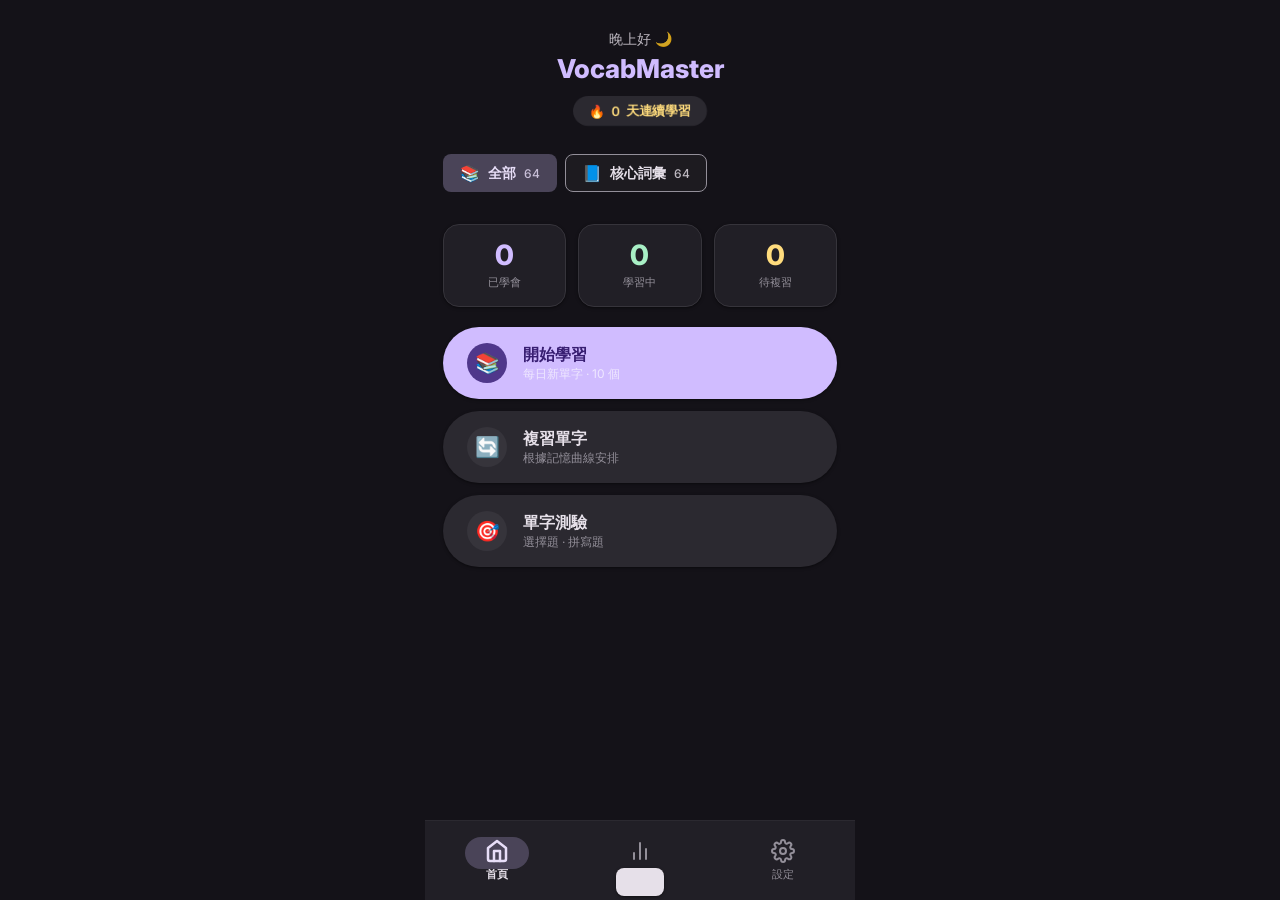
==== WULING_VOCAB-main/index.html @ 0eed30e9 "Add files via upload" ====
<!DOCTYPE html>
<html lang="zh-TW" data-theme="dark">
<head>
  <meta charset="UTF-8">
  <meta name="viewport" content="width=device-width, initial-scale=1.0, viewport-fit=cover, user-scalable=no, maximum-scale=1">
  <meta name="apple-mobile-web-app-capable" content="yes">
  <meta name="apple-mobile-web-app-status-bar-style" content="black-translucent">
  <meta name="theme-color" content="#0a0a0f">
  <meta name="description" content="VocabMaster — 在語境中高效記憶英語單字的智能背單字應用">
  <title>VocabMaster 背單字</title>
  <link rel="manifest" href="manifest.json">
  <link rel="icon" href="data:image/svg+xml,<svg xmlns='http://www.w3.org/2000/svg' viewBox='0 0 100 100'><text y='.9em' font-size='90'>📖</text></svg>">
  <link rel="apple-touch-icon" href="icons/icon-192.png">
  <link rel="stylesheet" href="style.css">
</head>
<body>
  <div id="app">
    <!-- ========== PAGES ========== -->
    <div class="pages">

      <!-- ── HOME ── -->
      <div id="page-home" class="page active">
        <div class="home-header">
          <p class="greeting" id="greeting">晚上好 👋</p>
          <h1>VocabMaster</h1>
          <div class="streak-badge" id="streak-badge">
            🔥 <span id="streak-count">0</span> 天連續學習
          </div>
        </div>

        <!-- 詞書選擇器 -->
        <div class="book-selector" id="book-selector">
          <!-- Dynamically filled -->
        </div>

        <div class="stats-grid">
          <div class="stat-card">
            <div class="stat-value" id="home-learned">0</div>
            <div class="stat-label">已學會</div>
          </div>
          <div class="stat-card">
            <div class="stat-value" id="home-learning">0</div>
            <div class="stat-label">學習中</div>
          </div>
          <div class="stat-card">
            <div class="stat-value" id="home-review">0</div>
            <div class="stat-label">待複習</div>
          </div>
        </div>

        <div class="action-btns">
          <button class="action-btn primary" id="btn-start-learn">
            <div class="btn-icon">📚</div>
            <div class="btn-text">
              開始學習
              <small>每日新單字 · <span id="daily-goal-display">10</span> 個</small>
            </div>
          </button>
          <button class="action-btn secondary" id="btn-start-review">
            <div class="btn-icon">🔄</div>
            <div class="btn-text">
              複習單字
              <small>根據記憶曲線安排</small>
            </div>
          </button>
          <button class="action-btn secondary" id="btn-start-quiz">
            <div class="btn-icon">🎯</div>
            <div class="btn-text">
              單字測驗
              <small>選擇題 · 拼寫題</small>
            </div>
          </button>
        </div>
      </div>

      <!-- ── LEARN ── -->
      <div id="page-learn" class="page">
        <div class="learn-header">
          <button class="back-btn" id="learn-back">←</button>
          <div class="progress-bar-container">
            <div class="progress-bar-fill" id="learn-progress" style="width: 0%"></div>
          </div>
          <span class="learn-counter" id="learn-counter">0/10</span>
        </div>

        <div id="learn-content">
          <!-- Dynamically filled -->
        </div>
      </div>

      <!-- ── QUIZ ── -->
      <div id="page-quiz" class="page">
        <div class="learn-header">
          <button class="back-btn" id="quiz-back">←</button>
          <div class="progress-bar-container">
            <div class="progress-bar-fill" id="quiz-progress" style="width: 0%"></div>
          </div>
          <span class="learn-counter" id="quiz-counter">0/10</span>
        </div>

        <div id="quiz-content">
          <!-- Dynamically filled -->
        </div>
      </div>

      <!-- ── STATS ── -->
      <div id="page-stats" class="page">
        <div class="stats-header">
          <h2>📊 學習統計</h2>
        </div>

        <div class="chart-container">
          <h3>過去 7 天學習量</h3>
          <canvas id="stats-chart"></canvas>
        </div>

        <div class="stats-grid" style="margin-bottom: 20px;">
          <div class="stat-card">
            <div class="stat-value" id="stats-total">0</div>
            <div class="stat-label">總單字量</div>
          </div>
          <div class="stat-card">
            <div class="stat-value" id="stats-mastered">0</div>
            <div class="stat-label">已掌握</div>
          </div>
          <div class="stat-card">
            <div class="stat-value" id="stats-accuracy">0%</div>
            <div class="stat-label">正確率</div>
          </div>
        </div>

        <div class="word-list-section">
          <h3>單字列表</h3>
          <div class="word-list-tabs">
            <button class="wl-tab active" data-filter="all">全部</button>
            <button class="wl-tab" data-filter="mastered">已掌握</button>
            <button class="wl-tab" data-filter="learning">學習中</button>
            <button class="wl-tab" data-filter="new">待學習</button>
          </div>
          <div class="word-list-items" id="word-list-items">
            <!-- Dynamically filled -->
          </div>
        </div>
      </div>

      <!-- ── SETTINGS ── -->
      <div id="page-settings" class="page">
        <div class="settings-header">
          <h2>⚙️ 設定</h2>
        </div>

        <div class="settings-group">
          <div class="setting-item">
            <div class="setting-label">
              <span>每日學習量</span>
              <small>每天學習的新單字數</small>
            </div>
            <div class="stepper">
              <button id="daily-minus">−</button>
              <span class="stepper-value" id="daily-value">10</span>
              <button id="daily-plus">+</button>
            </div>
          </div>
          <div class="setting-item">
            <div class="setting-label">
              <span>深色模式</span>
              <small>保護眼睛</small>
            </div>
            <label class="toggle">
              <input type="checkbox" id="toggle-dark" checked>
              <div class="toggle-slider"></div>
            </label>
          </div>
          <div class="setting-item">
            <div class="setting-label">
              <span>發音口音</span>
              <small>朗讀時的口音選擇</small>
            </div>
            <select class="setting-select" id="voice-select">
              <option value="en-US">美式英語</option>
              <option value="en-GB">英式英語</option>
            </select>
          </div>
          <div class="setting-item">
            <div class="setting-label">
              <span>自動發音</span>
              <small>顯示單字時自動朗讀</small>
            </div>
            <label class="toggle">
              <input type="checkbox" id="toggle-auto-speak" checked>
              <div class="toggle-slider"></div>
            </label>
          </div>
        </div>

        <!-- 詞書管理 -->
        <div class="book-manager">
          <h3>📚 詞書管理</h3>
          <p>將單字分類到不同詞書，有系統地學習。</p>
          <div class="book-list" id="book-list">
            <!-- Dynamically filled -->
          </div>
          <button class="import-btn" id="create-book-btn" style="margin-top:12px;">+ 建立新詞書</button>
        </div>

        <!-- Import Section -->
        <div class="import-section">
          <h3>📥 匯入單字庫</h3>
          <p>支援 CSV / JSON 格式，或直接貼上文字，輕鬆擴充你的單字庫。</p>

          <!-- 目標詞書選擇 -->
          <div class="import-target">
            <label for="import-target-book">匯入到詞書：</label>
            <select class="setting-select" id="import-target-book">
              <!-- Dynamically filled -->
            </select>
          </div>

          <div class="import-area" id="import-drop-area">
            <div class="import-icon">📂</div>
            <p>點擊選擇檔案或拖放到此處</p>
            <p style="font-size:12px; margin-top:6px; color:var(--text-muted);">支援 .csv / .json / .txt</p>
            <input type="file" id="import-file-input" accept=".csv,.json,.txt" style="display:none">
          </div>

          <div style="text-align:center; margin: 12px 0; color:var(--text-muted); font-size:13px;">— 或 —</div>

          <textarea class="import-textarea" id="import-textarea" placeholder="直接貼上單字，每行一個：&#10;word | 中文意思&#10;hello | 你好&#10;world | 世界"></textarea>

          <button class="import-btn" id="import-btn">匯入單字</button>

          <div id="import-result"></div>

          <div class="format-hint">
            <span style="font-size:13px; font-weight:600;">支援的格式：</span>
            <code>CSV: word,meaning
hello,你好
world,世界

TXT: word | meaning
hello | 你好

JSON: [{"word":"hello","meanings":["你好"]}]</code>
          </div>
        </div>

        <div class="settings-group" style="margin-top:20px;">
          <div class="setting-item">
            <div class="setting-label">
              <span style="color:var(--danger);">重設學習進度</span>
              <small>清除所有學習記錄</small>
            </div>
            <button class="import-btn" style="width:auto; padding:10px 20px; font-size:14px; background:linear-gradient(135deg,#ff6b6b,#ee5a24);" id="reset-btn">重設</button>
          </div>
        </div>
      </div>

    </div><!-- /pages -->

    <!-- ========== TAB BAR ========== -->
    <nav class="tab-bar">
      <button class="tab-btn active" data-page="home" id="tab-home">
        <svg viewBox="0 0 24 24"><path d="M3 9l9-7 9 7v11a2 2 0 01-2 2H5a2 2 0 01-2-2z"/><polyline points="9 22 9 12 15 12 15 22"/></svg>
        首頁
      </button>
      <button class="tab-btn" data-page="stats" id="tab-stats">
        <svg viewBox="0 0 24 24"><path d="M18 20V10M12 20V4M6 20v-6"/></svg>
        統計
      </button>
      <button class="tab-btn" data-page="settings" id="tab-settings">
        <svg viewBox="0 0 24 24"><circle cx="12" cy="12" r="3"/><path d="M19.4 15a1.65 1.65 0 00.33 1.82l.06.06a2 2 0 010 2.83 2 2 0 01-2.83 0l-.06-.06a1.65 1.65 0 00-1.82-.33 1.65 1.65 0 00-1 1.51V21a2 2 0 01-4 0v-.09A1.65 1.65 0 009 19.4a1.65 1.65 0 00-1.82.33l-.06.06a2 2 0 01-2.83-2.83l.06-.06A1.65 1.65 0 004.68 15a1.65 1.65 0 00-1.51-1H3a2 2 0 010-4h.09A1.65 1.65 0 004.6 9a1.65 1.65 0 00-.33-1.82l-.06-.06a2 2 0 012.83-2.83l.06.06A1.65 1.65 0 009 4.68a1.65 1.65 0 001-1.51V3a2 2 0 014 0v.09a1.65 1.65 0 001 1.51 1.65 1.65 0 001.82-.33l.06-.06a2 2 0 012.83 2.83l-.06.06A1.65 1.65 0 0019.4 9a1.65 1.65 0 001.51 1H21a2 2 0 010 4h-.09a1.65 1.65 0 00-1.51 1z"/></svg>
        設定
      </button>
    </nav>
  </div>

  <!-- ========== CREATE BOOK MODAL ========== -->
  <div class="modal-overlay" id="modal-overlay">
    <div class="modal">
      <div class="modal-header">
        <h3>📚 建立新詞書</h3>
        <button class="modal-close" id="modal-close">✕</button>
      </div>
      <div class="modal-body">
        <label class="modal-label">詞書名稱</label>
        <input type="text" class="modal-input" id="new-book-name" placeholder="例如：TOEFL 核心詞彙" maxlength="20">
        <label class="modal-label">選擇圖示</label>
        <div class="icon-picker" id="icon-picker">
          <button class="icon-option active" data-icon="📗">📗</button>
          <button class="icon-option" data-icon="📕">📕</button>
          <button class="icon-option" data-icon="📙">📙</button>
          <button class="icon-option" data-icon="📓">📓</button>
          <button class="icon-option" data-icon="📒">📒</button>
          <button class="icon-option" data-icon="🎯">🎯</button>
          <button class="icon-option" data-icon="🏆">🏆</button>
          <button class="icon-option" data-icon="💼">💼</button>
          <button class="icon-option" data-icon="🎓">🎓</button>
          <button class="icon-option" data-icon="🌍">🌍</button>
          <button class="icon-option" data-icon="✈️">✈️</button>
          <button class="icon-option" data-icon="💡">💡</button>
        </div>
      </div>
      <button class="import-btn" id="confirm-create-book" style="width:100%;">建立詞書</button>
    </div>
  </div>

  <!-- ========== TOAST ========== -->
  <div class="toast" id="toast"></div>

  <!-- ========== SCRIPTS ========== -->
  <script type="module" src="app.js"></script>
</body>
</html>
---- WULING_VOCAB-main/style.css ----
/* ===================================================================
   VocabMaster — 背單字 App Design System
   iOS‑like spring animations · Dark‑first theme · Mobile PWA
   =================================================================== */

/* ---------- Google Font ---------- */
@import url('https://fonts.googleapis.com/css2?family=Inter:wght@400;500;600;700;800&display=swap');

/* ---------- CSS Custom Properties ---------- */
/* ---------- CSS Custom Properties (Material M3 approach) ---------- */
:root {
  /* ── M3 Seed: Deep Purple/Indigo Focus (Dark Theme Default) ── */
  --md-sys-color-primary: #d0bcff;
  --md-sys-color-on-primary: #381e72;
  --md-sys-color-primary-container: #4f378b;
  --md-sys-color-on-primary-container: #eaddff;
  
  --md-sys-color-secondary: #ccc2dc;
  --md-sys-color-on-secondary: #332d41;
  --md-sys-color-secondary-container: #4a4458;
  --md-sys-color-on-secondary-container: #e8def8;

  --md-sys-color-background: #141218;
  --md-sys-color-on-background: #e6e0e9;
  --md-sys-color-surface: #141218;
  --md-sys-color-on-surface: #e6e0e9;
  
  --md-sys-color-surface-container-lowest: #0f0d13;
  --md-sys-color-surface-container-low: #1d1b20;
  --md-sys-color-surface-container: #211f26;
  --md-sys-color-surface-container-high: #2b2930;
  --md-sys-color-surface-container-highest: #36343b;

  --md-sys-color-outline: #938f99;
  --md-sys-color-outline-variant: #49454f;

  /* Semantic / Status Colors */
  --md-sys-color-error: #ffb4ab;
  --md-sys-color-on-error: #690005;
  --md-sys-color-success: #a8efc5;
  --md-sys-color-on-success: #064023;
  --md-sys-color-warning: #ffdc7d;
  --md-sys-color-on-warning: #5c4200;

  /* Legacy Maps to M3 for smooth transition */
  --bg-primary:    var(--md-sys-color-background);
  --bg-secondary:  var(--md-sys-color-surface-container-lowest);
  --bg-card:       var(--md-sys-color-surface-container);
  --bg-card-hover: var(--md-sys-color-surface-container-high);
  --bg-elevated:   var(--md-sys-color-surface-container-high);
  --bg-glass:      rgba(33, 31, 38, 0.85); /* surface-container */

  --text-primary:   var(--md-sys-color-on-surface);
  --text-secondary: var(--md-sys-color-outline);
  --text-muted:     var(--md-sys-color-outline-variant);

  --accent:         var(--md-sys-color-primary);
  --accent-light:   var(--md-sys-color-primary-container);
  --accent-glow:    rgba(208, 188, 255, 0.25);

  --success:        var(--md-sys-color-success);
  --success-glow:   rgba(168, 239, 197, 0.25);
  --warning:        var(--md-sys-color-warning);
  --danger:         var(--md-sys-color-error);
  --danger-glow:    rgba(255, 180, 171, 0.25);

  --gradient-primary: linear-gradient(135deg, var(--md-sys-color-primary-container), var(--md-sys-color-primary));
  --gradient-warm:    linear-gradient(135deg, #ffb4ab, #ffdc7d);
  --gradient-bg:      var(--md-sys-color-background);

  /* ── spacing & radius (Material 3 heavily uses pill shapes) ── */
  --radius-sm:  8px;
  --radius-md:  16px;
  --radius-lg:  24px;
  --radius-xl:  32px;
  --radius-full: 9999px; /* Pill */

  /* ── shadows (M3 relies more on tonal elevation than shadows, using subtle ones here) ── */
  --shadow-sm:   0 1px 3px 1px rgba(0,0,0,0.15), 0 1px 2px 0 rgba(0,0,0,0.3);
  --shadow-md:   0 2px 6px 2px rgba(0,0,0,0.15), 0 1px 2px 0 rgba(0,0,0,0.3);
  --shadow-lg:   0 4px 8px 3px rgba(0,0,0,0.15), 0 1px 3px 0 rgba(0,0,0,0.3);
  --shadow-glow: none;

  /* ── iOS spring animation (CSS approximation via cubic‑bezier) ── */
  --spring:          cubic-bezier(0.34, 1.56, 0.64, 1);
  --spring-soft:     cubic-bezier(0.25, 1.2, 0.5, 1);
  --spring-bounce:   cubic-bezier(0.18, 1.8, 0.5, 1);
  --spring-gentle:   cubic-bezier(0.22, 1.0, 0.36, 1);
  --ease-out-expo:   cubic-bezier(0.16, 1, 0.3, 1);

  /* ── layout ── */
  --safe-top:    env(safe-area-inset-top, 0px);
  --safe-bottom: env(safe-area-inset-bottom, 0px);
  --tab-height:  80px; /* Taller M3 Navigation Bar */
  --max-width:   430px;

  /* ── font ── */
  --font: 'Inter', 'Google Sans', -apple-system, BlinkMacSystemFont, 'Segoe UI', Roboto, sans-serif;
}

/* ---------- Light Theme (M3) ---------- */
[data-theme="light"] {
  --md-sys-color-primary: #6750a4;
  --md-sys-color-on-primary: #ffffff;
  --md-sys-color-primary-container: #eaddff;
  --md-sys-color-on-primary-container: #21005d;
  
  --md-sys-color-secondary: #625b71;
  --md-sys-color-on-secondary: #ffffff;
  --md-sys-color-secondary-container: #e8def8;
  --md-sys-color-on-secondary-container: #1d192b;

  --md-sys-color-background: #fef7ff;
  --md-sys-color-on-background: #1d1b20;
  --md-sys-color-surface: #fef7ff;
  --md-sys-color-on-surface: #1d1b20;
  
  --md-sys-color-surface-container-lowest: #ffffff;
  --md-sys-color-surface-container-low: #f7f2fa;
  --md-sys-color-surface-container: #f3edf7;
  --md-sys-color-surface-container-high: #ece6f0;
  --md-sys-color-surface-container-highest: #e6e0e9;

  --md-sys-color-outline: #79747e;
  --md-sys-color-outline-variant: #cac4d0;

  --md-sys-color-error: #b3261e;
  --md-sys-color-on-error: #ffffff;
  --md-sys-color-success: #146c2e;
  --md-sys-color-on-success: #ffffff;
  --md-sys-color-warning: #8d5e00;
  --md-sys-color-on-warning: #ffffff;

  --bg-glass:      rgba(243, 237, 247, 0.9);

  --accent-glow:    rgba(103, 80, 164, 0.15);
  --success-glow:   rgba(20, 108, 46, 0.15);
  --danger-glow:    rgba(179, 38, 30, 0.15);

  --shadow-sm:   0 1px 2px 0 rgba(0,0,0,0.1);
  --shadow-md:   0 1px 3px 0 rgba(0,0,0,0.1), 0 1px 2px -1px rgba(0,0,0,0.1);
  --shadow-lg:   0 4px 6px -1px rgba(0,0,0,0.1), 0 2px 4px -2px rgba(0,0,0,0.1);
}

/* ---------- Reset & Base ---------- */
*, *::before, *::after { box-sizing: border-box; margin: 0; padding: 0; }

html {
  font-size: 16px;
  -webkit-text-size-adjust: 100%;
  -webkit-tap-highlight-color: transparent;
}

body {
  font-family: var(--font);
  background: var(--gradient-bg);
  color: var(--text-primary);
  min-height: 100dvh;
  overflow-x: hidden;
  -webkit-font-smoothing: antialiased;
  user-select: none;
  -webkit-user-select: none;
}

/* ---------- App Shell ---------- */
#app {
  position: relative;
  max-width: var(--max-width);
  margin: 0 auto;
  min-height: 100dvh;
  display: flex;
  flex-direction: column;
  overflow: hidden;
}

/* ---------- Pages Container ---------- */
.pages {
  flex: 1;
  position: relative;
  overflow: hidden;
  padding-bottom: var(--tab-height);
}

.page {
  position: absolute;
  inset: 0;
  padding: 20px 18px;
  padding-top: calc(var(--safe-top) + 20px);
  padding-bottom: calc(var(--tab-height) + 20px);
  overflow-y: auto;
  overflow-x: hidden;
  transform: translateY(30px) scale(0.96);
  opacity: 0;
  visibility: hidden;
  transition: transform 0.5s var(--spring),
              opacity 0.35s var(--ease-out-expo),
              visibility 0s 0.5s;
  will-change: transform, opacity;
  -webkit-overflow-scrolling: touch;
}

.page.active {
  transform: translateY(0) scale(1);
  opacity: 1;
  visibility: visible;
  transition: transform 0.5s var(--spring),
              opacity 0.35s var(--ease-out-expo),
              visibility 0s 0s;
}

/* ---------- Tab Bar ---------- */
.tab-bar {
  position: fixed;
  bottom: 0;
  left: 50%;
  transform: translateX(-50%);
  width: 100%;
  max-width: var(--max-width);
  height: var(--tab-height);
  padding-bottom: var(--safe-bottom);
  display: flex;
  align-items: center;
  justify-content: space-around;
  background: var(--bg-card); /* Solid background for M3 NavBar */
  border-top: 1px solid var(--md-sys-color-surface-container-high);
  z-index: 100;
}

.tab-btn {
  display: flex;
  flex-direction: column;
  align-items: center;
  justify-content: center;
  width: 64px;
  height: 64px;
  background: none;
  border: none;
  color: var(--text-secondary);
  font-size: 11px;
  font-weight: 500;
  font-family: var(--font);
  cursor: pointer;
  -webkit-tap-highlight-color: transparent;
  position: relative;
}

/* The pill background for the active tab icon */
.tab-btn::before {
  content: '';
  position: absolute;
  top: 8px;
  left: 50%;
  transform: translateX(-50%) scaleX(0.5);
  width: 64px;
  height: 32px;
  background: var(--md-sys-color-secondary-container);
  border-radius: var(--radius-full);
  opacity: 0;
  transition: transform 0.4s var(--spring), opacity 0.2s;
  z-index: 0;
}

.tab-btn.active::before {
  transform: translateX(-50%) scaleX(1);
  opacity: 1;
}

.tab-btn svg {
  width: 24px;
  height: 24px;
  stroke: currentColor;
  fill: none;
  stroke-width: 2;
  stroke-linecap: round;
  stroke-linejoin: round;
  margin-bottom: 4px;
  z-index: 1;
  transition: color 0.3s;
}

.tab-btn.active {
  color: var(--md-sys-color-on-surface);
  font-weight: 600;
}

.tab-btn.active svg {
  color: var(--md-sys-color-on-secondary-container);
  /* M3 icons often get filled when active, but we'll use stroke thickness or color */
  stroke-width: 2.5; 
}

.tab-btn span {
  z-index: 1;
}

.tab-btn:active svg {
  transform: scale(0.9);
}

/* ---------- Cards ---------- */
.card {
  background: var(--md-sys-color-surface-container);
  border-radius: var(--radius-lg);
  padding: 20px;
  box-shadow: var(--shadow-sm);
  border: 1px solid var(--md-sys-color-outline-variant);
  transition: transform 0.4s var(--spring),
              box-shadow 0.3s;
}

.card:active {
  transform: scale(0.97);
}

.card-glow {
  box-shadow: var(--shadow-md);
}

/* ---------- Home Page ---------- */
.home-header {
  text-align: center;
  padding: 10px 0 24px;
}

.home-header .greeting {
  font-size: 14px;
  color: var(--md-sys-color-on-surface);
  opacity: 0.8;
  margin-bottom: 4px;
}

.home-header h1 {
  font-size: 26px;
  font-weight: 800;
  color: var(--md-sys-color-primary);
}

.streak-badge {
  display: inline-flex;
  align-items: center;
  gap: 6px;
  margin-top: 12px;
  padding: 6px 16px;
  background: var(--md-sys-color-surface-container-high);
  border-radius: var(--radius-full);
  font-size: 13px;
  font-weight: 600;
  color: var(--md-sys-color-warning);
  animation: badge-in 0.6s var(--spring-bounce) both;
}

@keyframes badge-in {
  from { transform: scale(0) rotate(-20deg); opacity: 0; }
  to   { transform: scale(1) rotate(0); opacity: 1; }
}

.stats-grid {
  display: grid;
  grid-template-columns: repeat(3, 1fr);
  gap: 12px;
  margin: 16px 0;
}

.stat-card {
  background: var(--md-sys-color-surface-container);
  border-radius: var(--radius-md);
  padding: 16px 12px;
  text-align: center;
  box-shadow: var(--shadow-sm);
  border: 1px solid var(--md-sys-color-surface-container-highest);
  animation: stat-pop 0.5s var(--spring-bounce) both;
}

.stat-card:nth-child(1) { animation-delay: 0.05s; }
.stat-card:nth-child(2) { animation-delay: 0.1s; }
.stat-card:nth-child(3) { animation-delay: 0.15s; }

@keyframes stat-pop {
  from { transform: translateY(20px) scale(0.8); opacity: 0; }
  to   { transform: translateY(0) scale(1); opacity: 1; }
}

.stat-card .stat-value {
  font-size: 28px;
  font-weight: 800;
  line-height: 1;
}

.stat-card .stat-label {
  font-size: 11px;
  color: var(--text-secondary);
  margin-top: 6px;
  font-weight: 500;
}

.stat-card:nth-child(1) .stat-value { color: var(--md-sys-color-primary); }
.stat-card:nth-child(2) .stat-value { color: var(--md-sys-color-success); }
.stat-card:nth-child(3) .stat-value { color: var(--md-sys-color-warning); }

/* action buttons on home */
.action-btns {
  display: flex;
  flex-direction: column;
  gap: 12px;
  margin-top: 20px;
}

.action-btn {
  display: flex;
  align-items: center;
  gap: 16px;
  width: 100%;
  padding: 16px 24px;
  border: none;
  border-radius: var(--radius-full); /* Complete Pill shape for M3 */
  font-family: var(--font);
  font-size: 16px;
  font-weight: 700;
  cursor: pointer;
  transition: transform 0.4s var(--spring),
              box-shadow 0.3s, background 0.3s;
  -webkit-tap-highlight-color: transparent;
  box-shadow: var(--shadow-sm);
}

.action-btn:active {
  transform: scale(0.96) !important;
  box-shadow: none;
}

.action-btn.primary {
  background: var(--md-sys-color-primary);
  color: var(--md-sys-color-on-primary);
}

.action-btn.secondary {
  background: var(--md-sys-color-surface-container-high);
  color: var(--md-sys-color-on-surface);
}

.action-btn .btn-icon {
  width: 40px;
  height: 40px;
  border-radius: 50%; /* Circle icons inside pill */
  display: flex;
  align-items: center;
  justify-content: center;
  font-size: 20px;
  flex-shrink: 0;
}

.action-btn.primary .btn-icon {
  background: var(--md-sys-color-primary-container);
  color: var(--md-sys-color-on-primary-container);
}

.action-btn.secondary .btn-icon {
  background: var(--md-sys-color-surface-container-highest);
}

.action-btn .btn-text {
  display: flex;
  flex-direction: column;
  text-align: left;
}

.action-btn .btn-text small {
  font-size: 12px;
  font-weight: 400;
  color: rgba(255,255,255,0.65);
}

.action-btn.secondary .btn-text small {
  color: var(--text-secondary);
}

/* ---------- Learning Page ---------- */
.learn-header {
  display: flex;
  align-items: center;
  justify-content: space-between;
  margin-bottom: 16px;
}

.learn-header .back-btn {
  background: none;
  border: none;
  color: var(--text-secondary);
  font-size: 26px;
  cursor: pointer;
  padding: 4px;
  transition: transform 0.3s var(--spring);
  -webkit-tap-highlight-color: transparent;
}

.learn-header .back-btn:active { transform: scale(0.85); }

.progress-bar-container {
  flex: 1;
  margin: 0 12px;
  height: 6px;
  background: var(--bg-elevated);
  border-radius: var(--radius-full);
  overflow: hidden;
}

.progress-bar-fill {
  height: 100%;
  background: var(--gradient-primary);
  border-radius: var(--radius-full);
  transition: width 0.6s var(--spring-soft);
}

.learn-counter {
  font-size: 13px;
  color: var(--text-secondary);
  font-weight: 600;
  white-space: nowrap;
}

/* Word Card */
.word-card-area {
  perspective: 1000px;
  margin: 16px 0;
}

.word-card {
  background: var(--md-sys-color-surface-container-highest);
  border-radius: var(--radius-xl);
  padding: 40px 24px;
  text-align: center;
  box-shadow: var(--shadow-md);
  border: none;
  transform-style: preserve-3d;
  transition: transform 0.55s var(--spring);
}

.word-card.bounce-in {
  animation: card-bounce-in 0.55s var(--spring-bounce) both;
}

@keyframes card-bounce-in {
  0%   { transform: scale(0.4) translateY(80px) rotateX(15deg); opacity: 0; }
  100% { transform: scale(1) translateY(0) rotateX(0); opacity: 1; }
}

.word-card .word-text {
  font-size: 36px;
  font-weight: 800;
  margin-bottom: 6px;
  letter-spacing: -0.5px;
}

.word-card .word-phonetic {
  font-size: 16px;
  color: var(--text-secondary);
  margin-bottom: 4px;
}

.word-card .word-pos {
  font-size: 13px;
  color: var(--md-sys-color-on-secondary-container);
  font-weight: 600;
  display: inline-block;
  padding: 4px 12px;
  background: var(--md-sys-color-secondary-container);
  border-radius: var(--radius-full);
  margin-bottom: 16px;
}

.word-card .speak-btn {
  background: none;
  border: none;
  font-size: 32px;
  cursor: pointer;
  padding: 8px;
  color: var(--md-sys-color-primary);
  transition: transform 0.4s var(--spring-bounce);
  -webkit-tap-highlight-color: transparent;
}

.word-card .speak-btn:active {
  transform: scale(1.3);
}

/* Meanings (revealed) */
.meanings-area {
  margin-top: 20px;
  background: var(--md-sys-color-surface-container);
  border-radius: var(--radius-lg);
  padding: 20px;
  box-shadow: var(--shadow-sm);
  border: none;
}

.meanings-area.hidden { display: none; }

.meanings-area h3 {
  font-size: 13px;
  color: var(--text-muted);
  font-weight: 600;
  text-transform: uppercase;
  letter-spacing: 1px;
  margin-bottom: 10px;
}

.meaning-item {
  font-size: 20px;
  font-weight: 700;
  margin-bottom: 6px;
  animation: slide-in 0.4s var(--spring) both;
}

.meaning-item:nth-child(2) { animation-delay: 0.06s; }
.meaning-item:nth-child(3) { animation-delay: 0.12s; }

@keyframes slide-in {
  from { transform: translateX(-20px); opacity: 0; }
  to   { transform: translateX(0); opacity: 1; }
}

/* examples */
.examples-area {
  margin-top: 16px;
}

.example-item {
  background: var(--md-sys-color-surface-container);
  border-radius: var(--radius-md);
  padding: 16px;
  margin-bottom: 10px;
  border: none;
  animation: example-in 0.4s var(--spring) both;
}

.example-item:nth-child(1) { animation-delay: 0.1s; }
.example-item:nth-child(2) { animation-delay: 0.2s; }
.example-item:nth-child(3) { animation-delay: 0.3s; }

@keyframes example-in {
  from { transform: translateY(16px) scale(0.95); opacity: 0; }
  to   { transform: translateY(0) scale(1); opacity: 1; }
}

.example-item .example-en {
  font-size: 15px;
  line-height: 1.5;
  color: var(--text-primary);
  margin-bottom: 6px;
}

.example-item .example-en mark {
  background: var(--accent-glow);
  color: var(--accent-light);
  font-weight: 700;
  padding: 1px 4px;
  border-radius: 4px;
}

.example-item .example-zh {
  font-size: 13px;
  color: var(--text-secondary);
  line-height: 1.4;
}

/* root info */
.root-info {
  margin-top: 14px;
  padding: 16px;
  background: var(--md-sys-color-surface-variant);
  border-radius: var(--radius-md);
  font-size: 13px;
  color: var(--md-sys-color-on-surface-variant);
  display: flex;
  align-items: center;
  gap: 8px;
  animation: slide-in 0.4s var(--spring) 0.35s both;
}

.root-info .root-icon {
  font-size: 18px;
}

/* Rating Buttons */
.rating-btns {
  display: flex;
  gap: 12px;
  margin-top: 24px;
}

.rating-btns.hidden { display: none; }

.rate-btn {
  flex: 1;
  padding: 18px 12px;
  border: none;
  border-radius: var(--radius-full); /* Pill shape */
  font-family: var(--font);
  font-size: 15px;
  font-weight: 700;
  cursor: pointer;
  transition: transform 0.4s var(--spring),
              box-shadow 0.3s;
  -webkit-tap-highlight-color: transparent;
  animation: rate-pop 0.4s var(--spring-bounce) both;
  display: flex;
  align-items: center;
  justify-content: center;
  gap: 8px;
}

.rate-btn:nth-child(1) { animation-delay: 0.15s; }
.rate-btn:nth-child(2) { animation-delay: 0.2s; }
.rate-btn:nth-child(3) { animation-delay: 0.25s; }

@keyframes rate-pop {
  from { transform: translateY(30px) scale(0.7); opacity: 0; }
  to   { transform: translateY(0) scale(1); opacity: 1; }
}

.rate-btn:active {
  transform: scale(0.92) !important;
}

.rate-btn.know {
  background: var(--md-sys-color-primary-container);
  color: var(--md-sys-color-on-primary-container);
}

.rate-btn.fuzzy {
  background: var(--md-sys-color-secondary-container);
  color: var(--md-sys-color-on-secondary-container);
}

.rate-btn.unknown {
  background: var(--md-sys-color-error);
  color: var(--md-sys-color-on-error);
}

.rate-btn span {
  font-size: 20px;
}

.reveal-btn {
  width: 100%;
  padding: 20px;
  margin-top: 24px;
  border: none;
  border-radius: var(--radius-full); /* Pill shape */
  background: var(--md-sys-color-primary);
  color: var(--md-sys-color-on-primary);
  font-family: var(--font);
  font-size: 16px;
  font-weight: 700;
  cursor: pointer;
  box-shadow: var(--shadow-sm);
  transition: transform 0.4s var(--spring);
  -webkit-tap-highlight-color: transparent;
}

.reveal-btn:active { transform: scale(0.94); }
.reveal-btn.hidden { display: none; }

/* ---------- Quiz Page ---------- */
.quiz-question {
  font-size: 14px;
  color: var(--md-sys-color-on-surface-variant);
  text-align: center;
  margin-bottom: 10px;
}

.quiz-word-display {
  text-align: center;
  font-size: 32px;
  font-weight: 800;
  margin-bottom: 24px;
  color: var(--md-sys-color-on-surface);
  animation: card-bounce-in 0.5s var(--spring-bounce) both;
}

.quiz-options {
  display: flex;
  flex-direction: column;
  gap: 12px;
}

.quiz-option {
  width: 100%;
  padding: 18px 20px;
  border: 2px solid var(--md-sys-color-outline-variant);
  border-radius: var(--radius-lg);
  background: var(--md-sys-color-surface-container);
  color: var(--md-sys-color-on-surface);
  font-family: var(--font);
  font-size: 16px;
  font-weight: 600;
  cursor: pointer;
  text-align: left;
  transition: transform 0.3s var(--spring),
              border-color 0.3s,
              background 0.3s;
  -webkit-tap-highlight-color: transparent;
  animation: option-in 0.4s var(--spring) both;
}

.quiz-option:nth-child(1) { animation-delay: 0.05s; }
.quiz-option:nth-child(2) { animation-delay: 0.1s; }
.quiz-option:nth-child(3) { animation-delay: 0.15s; }
.quiz-option:nth-child(4) { animation-delay: 0.2s; }

@keyframes option-in {
  from { transform: translateX(-24px) scale(0.94); opacity: 0; }
  to   { transform: translateX(0) scale(1); opacity: 1; }
}

.quiz-option:active { transform: scale(0.96); }

.quiz-option.correct {
  border-color: var(--md-sys-color-success);
  background: var(--md-sys-color-success);
  color: var(--md-sys-color-on-success);
  animation: correct-pop 0.45s var(--spring-bounce);
}

@keyframes correct-pop {
  0%   { transform: scale(1); }
  50%  { transform: scale(1.04); }
  100% { transform: scale(1); }
}

.quiz-option.wrong {
  border-color: var(--md-sys-color-error);
  background: var(--md-sys-color-error);
  color: var(--md-sys-color-on-error);
  animation: shake 0.5s var(--spring);
}

@keyframes shake {
  0%, 100% { transform: translateX(0); }
  20%      { transform: translateX(-8px); }
  40%      { transform: translateX(8px); }
  60%      { transform: translateX(-6px); }
  80%      { transform: translateX(4px); }
}

/* Spelling */
.spell-input-area {
  margin-top: 20px;
  display: flex;
  gap: 8px;
}

.spell-input {
  flex: 1;
  padding: 16px 24px;
  border: 2px solid var(--md-sys-color-outline-variant);
  border-radius: var(--radius-full); /* Pill for input */
  background: var(--md-sys-color-surface-container);
  color: var(--md-sys-color-on-surface);
  font-family: var(--font);
  font-size: 18px;
  font-weight: 600;
  outline: none;
  transition: border-color 0.3s;
}

.spell-input:focus {
  border-color: var(--md-sys-color-primary);
}

.spell-submit {
  padding: 16px 24px;
  border: none;
  border-radius: var(--radius-full);
  background: var(--md-sys-color-primary);
  color: var(--md-sys-color-on-primary);
  font-family: var(--font);
  font-size: 16px;
  font-weight: 700;
  cursor: pointer;
  transition: transform 0.3s var(--spring);
  -webkit-tap-highlight-color: transparent;
}

.spell-submit:active { transform: scale(0.92); }

.spell-result {
  margin-top: 14px;
  padding: 14px;
  border-radius: var(--radius-md);
  text-align: center;
  font-weight: 700;
  font-size: 15px;
}

.spell-result.correct-result {
  background: var(--md-sys-color-success);
  color: var(--md-sys-color-on-success);
}

.spell-result.wrong-result {
  background: var(--md-sys-color-error);
  color: var(--md-sys-color-on-error);
}

/* ---------- Stats Page ---------- */
.stats-header {
  text-align: center;
  margin-bottom: 24px;
}

.stats-header h2 {
  font-size: 24px;
  font-weight: 800;
}

.chart-container {
  background: var(--md-sys-color-surface-container);
  border-radius: var(--radius-lg);
  padding: 24px 20px;
  margin-bottom: 20px;
  box-shadow: var(--shadow-sm);
  border: none;
}

.chart-container h3 {
  font-size: 15px;
  color: var(--md-sys-color-on-surface-variant);
  margin-bottom: 16px;
  font-weight: 600;
}

.chart-container canvas {
  width: 100%;
  height: 180px;
}

.word-list-section {
  margin-top: 24px;
}

.word-list-section h3 {
  font-size: 18px;
  font-weight: 700;
  margin-bottom: 16px;
}

.word-list-tabs {
  display: flex;
  gap: 8px;
  margin-bottom: 16px;
  overflow-x: auto;
  scrollbar-width: none;
}

.word-list-tabs::-webkit-scrollbar { display: none; }

.wl-tab {
  flex-shrink: 0;
  padding: 8px 16px;
  border: 1px solid var(--md-sys-color-outline);
  border-radius: var(--radius-sm); /* Filter chip shape M3 */
  background: transparent;
  color: var(--md-sys-color-on-surface-variant);
  font-family: var(--font);
  font-size: 14px;
  font-weight: 600;
  cursor: pointer;
  transition: all 0.3s var(--spring);
  -webkit-tap-highlight-color: transparent;
}

.wl-tab.active {
  background: var(--md-sys-color-secondary-container);
  color: var(--md-sys-color-on-secondary-container);
  border-color: transparent;
}

.wl-tab:active { transform: scale(0.93); }

.word-list-items {
  display: flex;
  flex-direction: column;
  gap: 8px;
  max-height: 300px;
  overflow-y: auto;
}

.wl-item {
  display: flex;
  align-items: center;
  justify-content: space-between;
  padding: 16px;
  background: var(--md-sys-color-surface-container);
  border-radius: var(--radius-md);
  border: none;
  animation: slide-in 0.35s var(--spring) both;
}

.wl-item .wl-word {
  font-weight: 700;
  font-size: 16px;
  color: var(--md-sys-color-on-surface);
}

.wl-item .wl-meaning {
  font-size: 14px;
  color: var(--md-sys-color-on-surface-variant);
  margin-top: 2px;
}

.wl-item .wl-status {
  font-size: 12px;
  font-weight: 600;
  padding: 4px 10px;
  border-radius: var(--radius-sm);
}

.wl-status.mastered { background: var(--md-sys-color-success); color: var(--md-sys-color-on-success); }
.wl-status.learning { background: var(--md-sys-color-warning); color: var(--md-sys-color-on-warning); }
.wl-status.new-word { background: var(--md-sys-color-secondary-container); color: var(--md-sys-color-on-secondary-container); }

/* ---------- Settings Page ---------- */
.settings-header {
  text-align: center;
  margin-bottom: 24px;
}

.settings-header h2 {
  font-size: 24px;
  font-weight: 800;
}

.settings-group {
  background: var(--md-sys-color-surface-container);
  border-radius: var(--radius-xl);
  padding: 4px 0;
  margin-bottom: 24px;
  border: none;
}

.setting-item {
  display: flex;
  align-items: center;
  justify-content: space-between;
  padding: 16px 20px;
  border-bottom: 1px solid var(--md-sys-color-outline-variant);
}

.setting-item:last-child {
  border-bottom: none;
}

.setting-item .setting-label {
  display: flex;
  flex-direction: column;
  gap: 4px;
}

.setting-item .setting-label span:first-child {
  font-weight: 600;
  font-size: 16px;
  color: var(--md-sys-color-on-surface);
}

.setting-item .setting-label small {
  font-size: 13px;
  color: var(--md-sys-color-on-surface-variant);
}

/* Toggle Switch Material 3 */
.toggle {
  position: relative;
  width: 52px;
  height: 32px;
  flex-shrink: 0;
}

.toggle input { opacity: 0; width: 0; height: 0; }

.toggle-slider {
  position: absolute;
  inset: 0;
  background: var(--md-sys-color-surface-container-highest);
  border: 2px solid var(--md-sys-color-outline);
  border-radius: var(--radius-full);
  cursor: pointer;
  transition: all 0.35s;
}

.toggle-slider::before {
  content: '';
  position: absolute;
  width: 16px;
  height: 16px;
  left: 6px;
  bottom: 6px;
  background: var(--md-sys-color-outline);
  border-radius: 50%;
  transition: all 0.35s cubic-bezier(0.2, 0.85, 0.32, 1.2);
}

.toggle input:checked + .toggle-slider {
  background: var(--md-sys-color-primary);
  border-color: var(--md-sys-color-primary);
}

.toggle input:checked + .toggle-slider::before {
  transform: translateX(20px);
  width: 24px;
  height: 24px;
  bottom: 2px;
  background: var(--md-sys-color-on-primary);
}

/* Stepper */
.stepper {
  display: flex;
  align-items: center;
  gap: 12px;
}

.stepper button {
  width: 40px;
  height: 40px;
  border-radius: 50%;
  border: none;
  background: var(--md-sys-color-secondary-container);
  color: var(--md-sys-color-on-secondary-container);
  font-size: 20px;
  font-weight: 500;
  cursor: pointer;
  transition: transform 0.3s var(--spring-bounce);
  -webkit-tap-highlight-color: transparent;
}

.stepper button:active { transform: scale(0.85); }

.stepper .stepper-value {
  font-size: 18px;
  font-weight: 700;
  min-width: 30px;
  text-align: center;
}

/* select */
.setting-select {
  padding: 10px 16px;
  border-radius: var(--radius-full);
  border: 1px solid var(--md-sys-color-outline);
  background: transparent;
  color: var(--md-sys-color-on-surface);
  font-family: var(--font);
  font-size: 15px;
  font-weight: 600;
  outline: none;
}

/* ---------- Import Page ---------- */
.import-section {
  margin-top: 16px;
}

.import-section h3 {
  font-size: 18px;
  font-weight: 700;
  margin-bottom: 8px;
}

.import-section p {
  font-size: 14px;
  color: var(--md-sys-color-on-surface-variant);
  margin-bottom: 16px;
  line-height: 1.5;
}

.import-area {
  position: relative;
  background: var(--md-sys-color-surface-container);
  border: 2px dashed var(--md-sys-color-outline-variant);
  border-radius: var(--radius-lg);
  padding: 32px 24px;
  text-align: center;
  transition: border-color 0.3s, background 0.3s;
  cursor: pointer;
}

.import-area:hover, .import-area.dragover {
  border-color: var(--md-sys-color-primary);
  background: var(--md-sys-color-surface-container-high);
}

.import-area .import-icon {
  font-size: 40px;
  margin-bottom: 12px;
}

.import-area p {
  color: var(--md-sys-color-on-surface-variant);
  font-size: 14px;
}

.import-textarea {
  width: 100%;
  min-height: 140px;
  padding: 16px;
  border: 2px solid var(--md-sys-color-outline-variant);
  border-radius: var(--radius-lg);
  background: var(--md-sys-color-surface-container);
  color: var(--md-sys-color-on-surface);
  font-family: var(--font);
  font-size: 15px;
  line-height: 1.6;
  resize: vertical;
  outline: none;
  transition: border-color 0.3s;
}

.import-textarea:focus {
  border-color: var(--md-sys-color-primary);
}

.import-textarea::placeholder {
  color: var(--md-sys-color-outline);
}

.import-btn {
  width: 100%;
  padding: 16px;
  margin-top: 12px;
  border: none;
  border-radius: var(--radius-full); /* Pill */
  background: var(--md-sys-color-primary);
  color: var(--md-sys-color-on-primary);
  font-family: var(--font);
  font-size: 16px;
  font-weight: 700;
  cursor: pointer;
  transition: transform 0.4s var(--spring);
  -webkit-tap-highlight-color: transparent;
}

.import-btn:active { transform: scale(0.95); }

.import-result {
  margin-top: 16px;
  padding: 14px;
  border-radius: var(--radius-md);
  text-align: center;
  font-weight: 600;
  font-size: 14px;
  animation: slide-in 0.3s var(--spring);
}

.import-result.success {
  background: var(--md-sys-color-secondary-container);
  color: var(--md-sys-color-on-secondary-container);
}

.import-result.error {
  background: var(--md-sys-color-error-container);
  color: var(--md-sys-color-on-error-container);
}

.format-hint {
  background: var(--md-sys-color-surface-container);
  border-radius: var(--radius-md);
  padding: 16px;
  margin-top: 16px;
  border: none;
}

.format-hint code {
  display: block;
  font-size: 13px;
  color: var(--md-sys-color-primary);
  background: var(--md-sys-color-surface-container-highest);
  padding: 12px 14px;
  border-radius: var(--radius-sm);
  margin-top: 8px;
  line-height: 1.7;
  white-space: pre-wrap;
  word-break: break-all;
}

.book-selector {
  display: flex;
  gap: 8px;
  overflow-x: auto;
  padding: 4px 2px 16px;
  margin: 0 -2px;
  scrollbar-width: none;
  -ms-overflow-style: none;
}

.book-selector::-webkit-scrollbar { display: none; }

.book-chip {
  flex-shrink: 0;
  display: inline-flex;
  align-items: center;
  gap: 8px;
  padding: 8px 16px;
  border: 1px solid var(--md-sys-color-outline);
  border-radius: var(--radius-sm); /* Elevated Filter chip M3 */
  background: var(--md-sys-color-surface-container-low);
  color: var(--md-sys-color-on-surface-variant);
  font-family: var(--font);
  font-size: 14px;
  font-weight: 600;
  cursor: pointer;
  transition: all 0.35s var(--spring);
  -webkit-tap-highlight-color: transparent;
  white-space: nowrap;
}

.book-chip:active { transform: scale(0.92); }

.book-chip.active {
  border-color: transparent;
  background: var(--md-sys-color-secondary-container);
  color: var(--md-sys-color-on-secondary-container);
}

.book-chip .chip-icon { font-size: 16px; }
.book-chip .chip-count {
  font-size: 12px;
  opacity: 0.8;
  font-weight: 500;
}

.book-manager {
  margin-top: 16px;
  margin-bottom: 24px;
}

.book-manager h3 {
  font-size: 18px;
  font-weight: 700;
  margin-bottom: 8px;
}

.book-manager p {
  font-size: 14px;
  color: var(--md-sys-color-on-surface-variant);
  margin-bottom: 16px;
  line-height: 1.5;
}

.book-list {
  display: flex;
  flex-direction: column;
  gap: 8px;
}

.book-list-item {
  display: flex;
  align-items: center;
  justify-content: space-between;
  padding: 16px;
  background: var(--md-sys-color-surface-container);
  border-radius: var(--radius-md);
  border: none;
  animation: slide-in 0.35s var(--spring) both;
}

.book-list-item .book-info {
  display: flex;
  align-items: center;
  gap: 12px;
}

.book-list-item .book-icon {
  font-size: 24px;
}

.book-list-item .book-name {
  font-weight: 700;
  font-size: 16px;
  color: var(--md-sys-color-on-surface);
}

.book-list-item .book-count {
  font-size: 13px;
  color: var(--md-sys-color-on-surface-variant);
}

.book-list-item .book-delete {
  width: 40px;
  height: 40px;
  border: none;
  border-radius: 50%;
  background: transparent;
  color: var(--md-sys-color-error);
  font-size: 20px;
  cursor: pointer;
  display: flex;
  align-items: center;
  justify-content: center;
  transition: transform 0.3s var(--spring), background 0.2s;
  -webkit-tap-highlight-color: transparent;
}

.book-list-item .book-delete:active {
  transform: scale(0.85);
  background: var(--md-sys-color-error-container);
}

.import-target {
  display: flex;
  align-items: center;
  gap: 10px;
  margin-bottom: 16px;
  padding: 12px 16px;
  background: var(--md-sys-color-surface-container);
  border-radius: var(--radius-md);
  border: none;
}

.import-target label {
  font-size: 15px;
  font-weight: 600;
  white-space: nowrap;
  color: var(--md-sys-color-on-surface);
}

.import-target select {
  flex: 1;
}

/* ---------- Create Book Modal ---------- */
.modal-overlay {
  position: fixed;
  inset: 0;
  background: rgba(0,0,0,0.6);
  backdrop-filter: blur(8px);
  -webkit-backdrop-filter: blur(8px);
  z-index: 200;
  display: flex;
  align-items: center;
  justify-content: center;
  opacity: 0;
  visibility: hidden;
  transition: opacity 0.3s, visibility 0s 0.3s;
}

.modal-overlay.active {
  opacity: 1;
  visibility: visible;
  transition: opacity 0.3s, visibility 0s 0s;
}

.modal {
  width: 90%;
  max-width: 380px;
  background: var(--md-sys-color-surface-container-high);
  border-radius: var(--radius-xl);
  padding: 24px;
  box-shadow: var(--shadow-lg);
  transform: scale(0.85) translateY(20px);
  transition: transform 0.45s var(--spring-bounce);
}

.modal-overlay.active .modal {
  transform: scale(1) translateY(0);
}

.modal-header {
  display: flex;
  align-items: center;
  justify-content: space-between;
  margin-bottom: 24px;
}

.modal-header h3 {
  font-size: 20px;
  font-weight: 800;
  color: var(--md-sys-color-on-surface);
}

.modal-close {
  width: 40px;
  height: 40px;
  border: none;
  border-radius: 50%;
  background: transparent;
  color: var(--md-sys-color-on-surface-variant);
  font-size: 20px;
  cursor: pointer;
  display: flex;
  align-items: center;
  justify-content: center;
  transition: transform 0.3s var(--spring);
  -webkit-tap-highlight-color: transparent;
}

.modal-close:active { transform: scale(0.85); background: var(--md-sys-color-surface-container-highest); }

.modal-label {
  display: block;
  font-size: 14px;
  font-weight: 600;
  color: var(--md-sys-color-on-surface-variant);
  margin-bottom: 8px;
}

.modal-input {
  width: 100%;
  padding: 16px;
  border: 2px solid var(--md-sys-color-outline-variant);
  border-radius: var(--radius-md);
  background: var(--md-sys-color-surface-container);
  color: var(--md-sys-color-on-surface);
  font-family: var(--font);
  font-size: 16px;
  font-weight: 600;
  outline: none;
  transition: border-color 0.3s;
  margin-bottom: 20px;
}

.modal-input:focus {
  border-color: var(--md-sys-color-primary);
}

.modal-input::placeholder {
  color: var(--md-sys-color-outline);
  font-weight: 400;
}

.icon-picker {
  display: grid;
  grid-template-columns: repeat(6, 1fr);
  gap: 8px;
  margin-bottom: 20px;
}

.icon-option {
  width: 48px;
  height: 48px;
  border: 2px solid var(--md-sys-color-outline-variant);
  border-radius: var(--radius-full);
  background: var(--md-sys-color-surface-container);
  font-size: 24px;
  cursor: pointer;
  display: flex;
  align-items: center;
  justify-content: center;
  transition: all 0.3s var(--spring);
  -webkit-tap-highlight-color: transparent;
}

.icon-option:active { transform: scale(0.85); }

.icon-option.active {
  border-color: var(--md-sys-color-primary);
  background: var(--md-sys-color-primary-container);
}


/* ---------- Toast ---------- */
.toast {
  position: fixed;
  bottom: calc(var(--safe-bottom) + var(--tab-height) + 24px); /* Changed to show at bottom for better reachability */
  left: 50%;
  transform: translateX(-50%) translateY(100px);
  padding: 14px 24px;
  background: var(--md-sys-color-on-surface); /* Inverse Surface typically used for snackbars in M3 */
  color: var(--md-sys-color-surface);
  border-radius: var(--radius-sm);
  font-size: 14px;
  font-family: var(--font);
  font-weight: 600;
  box-shadow: var(--shadow-sm);
  z-index: 300;
  transition: transform 0.5s var(--spring-bounce);
  white-space: nowrap;
}

.toast.show {
  transform: translateX(-50%) translateY(0);
}

/* ---------- Complete Screen ---------- */
.complete-screen {
  display: flex;
  flex-direction: column;
  align-items: center;
  justify-content: center;
  text-align: center;
  padding: 40px 20px;
}

.complete-emoji {
  font-size: 72px;
  animation: trophy-bounce 0.8s var(--spring-bounce);
}

@keyframes trophy-bounce {
  0%   { transform: scale(0) rotate(-30deg); }
  60%  { transform: scale(1.2) rotate(5deg); }
  100% { transform: scale(1) rotate(0); }
}

.complete-title {
  font-size: 28px;
  font-weight: 800;
  margin-top: 20px;
  color: var(--md-sys-color-primary);
}

.complete-subtitle {
  font-size: 16px;
  color: var(--md-sys-color-on-surface-variant);
  margin-top: 8px;
}

.complete-stats {
  display: grid;
  grid-template-columns: 1fr 1fr;
  gap: 12px;
  width: 100%;
  margin-top: 28px;
}

.complete-stat-item {
  background: var(--md-sys-color-surface-container);
  border-radius: var(--radius-md);
  padding: 20px 16px;
  animation: stat-pop 0.5s var(--spring-bounce) both;
}

.complete-stat-item:nth-child(1) { animation-delay: 0.3s; }
.complete-stat-item:nth-child(2) { animation-delay: 0.4s; }

.complete-stat-item .cs-value {
  font-size: 32px;
  font-weight: 800;
  color: var(--md-sys-color-primary);
}

.complete-stat-item .cs-label {
  font-size: 14px;
  color: var(--md-sys-color-on-surface-variant);
  margin-top: 6px;
}

/* ---------- Scrollbar ---------- */
::-webkit-scrollbar { width: 4px; }
::-webkit-scrollbar-track { background: transparent; }
::-webkit-scrollbar-thumb { background: var(--bg-elevated); border-radius: 4px; }

/* ---------- Utility ---------- */
.hidden { display: none !important; }

.text-gradient {
  background: var(--gradient-primary);
  -webkit-background-clip: text;
  -webkit-text-fill-color: transparent;
  background-clip: text;
}

/* ---------- Ripple Effect (iOS-like feedback) ---------- */
.ripple {
  position: relative;
  overflow: hidden;
}

.ripple::after {
  content: '';
  position: absolute;
  inset: 0;
  background: radial-gradient(circle at var(--ripple-x, 50%) var(--ripple-y, 50%),
              rgba(255,255,255,0.15) 0%, transparent 60%);
  opacity: 0;
  transition: opacity 0.5s;
}

.ripple:active::after {
  opacity: 1;
  transition: opacity 0s;
}

/* ---------- iOS-like spring pull-down refresh indicator ---------- */
.pull-indicator {
  text-align: center;
  padding: 10px;
  font-size: 13px;
  color: var(--text-muted);
  transition: transform 0.5s var(--spring-bounce);
}

/* ---------- Empty state ---------- */
.empty-state {
  text-align: center;
  padding: 40px 20px;
  color: var(--text-muted);
}

.empty-state .empty-icon {
  font-size: 56px;
  margin-bottom: 12px;
}

.empty-state p {
  font-size: 15px;
  line-height: 1.6;
}
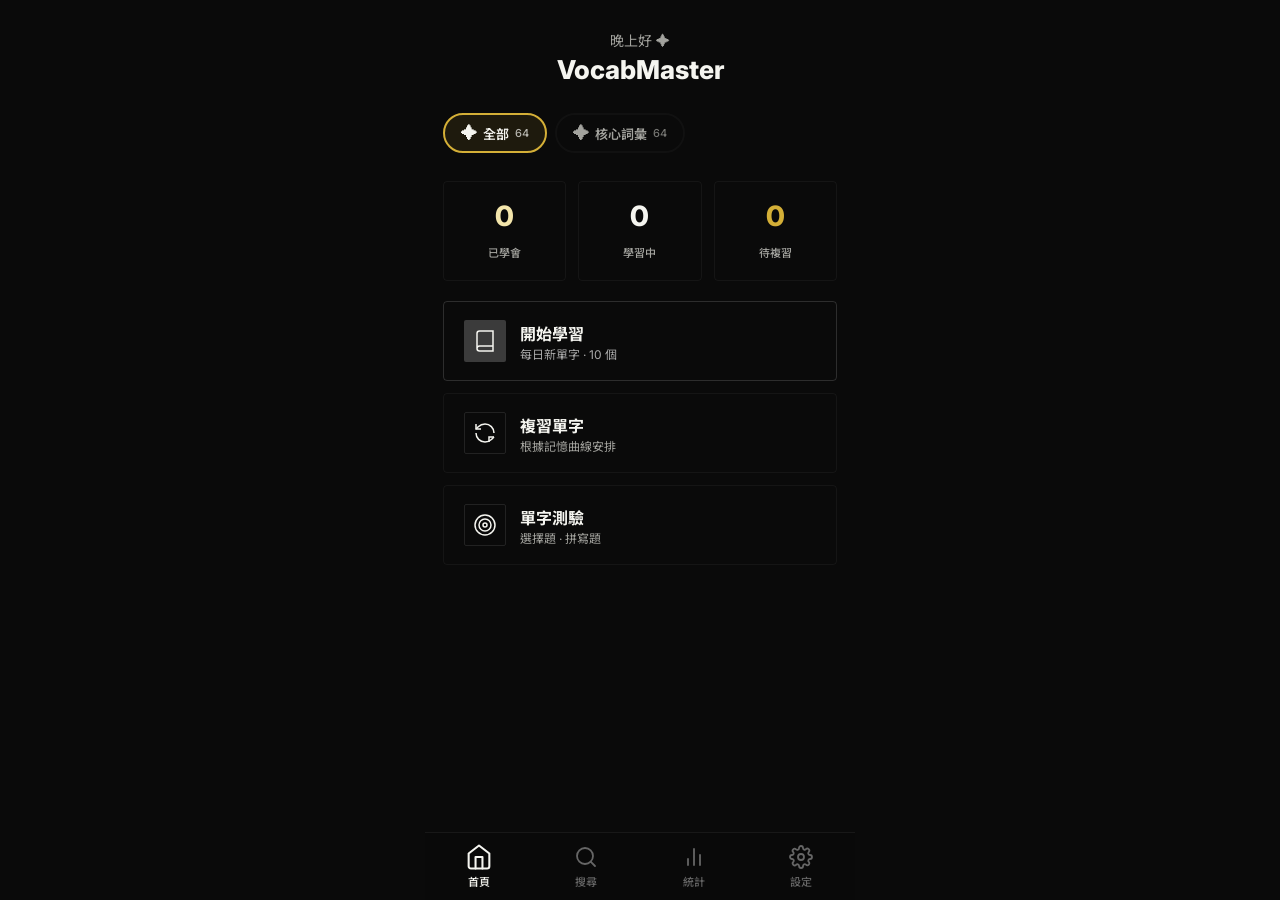
==== commit ca67bfd0: "Add files via upload" ====
--- a/WULING_VOCAB-main/index.html
+++ b/WULING_VOCAB-main/index.html
@@ -1,5 +1,5 @@
 <!DOCTYPE html>
-<html lang="zh-TW" data-theme="dark">
+<html lang="zh-TW">
 <head>
   <meta charset="UTF-8">
   <meta name="viewport" content="width=device-width, initial-scale=1.0, viewport-fit=cover, user-scalable=no, maximum-scale=1">
@@ -9,9 +9,9 @@
   <meta name="description" content="VocabMaster — 在語境中高效記憶英語單字的智能背單字應用">
   <title>VocabMaster 背單字</title>
   <link rel="manifest" href="manifest.json">
-  <link rel="icon" href="data:image/svg+xml,<svg xmlns='http://www.w3.org/2000/svg' viewBox='0 0 100 100'><text y='.9em' font-size='90'>📖</text></svg>">
+  <link rel="icon" href="data:image/svg+xml,<svg xmlns='http://www.w3.org/2000/svg' viewBox='0 0 100 100'><text y='.9em' font-size='90' fill='%23D4AF37'>✦</text></svg>">
   <link rel="apple-touch-icon" href="icons/icon-192.png">
-  <link rel="stylesheet" href="style.css">
+  <link id="theme-stylesheet" rel="stylesheet" href="style-minimal.css">
 </head>
 <body>
   <div id="app">
@@ -21,10 +21,10 @@
       <!-- ── HOME ── -->
       <div id="page-home" class="page active">
         <div class="home-header">
-          <p class="greeting" id="greeting">晚上好 👋</p>
+          <p class="greeting" id="greeting">晚上好 <span style="color:var(--accent);">✦</span></p>
           <h1>VocabMaster</h1>
           <div class="streak-badge" id="streak-badge">
-            🔥 <span id="streak-count">0</span> 天連續學習
+            <span style="color:var(--accent);">✦</span> <span id="streak-count">0</span> 天連續學習
           </div>
         </div>
 
@@ -50,21 +50,27 @@
 
         <div class="action-btns">
           <button class="action-btn primary" id="btn-start-learn">
-            <div class="btn-icon">📚</div>
+            <div class="btn-icon">
+              <svg width="24" height="24" viewBox="0 0 24 24" fill="none" stroke="currentColor" stroke-width="1.5"><path d="M4 19.5v-15A2.5 2.5 0 0 1 6.5 2H20v20H6.5a2.5 2.5 0 0 1 0-5H20"/></svg>
+            </div>
             <div class="btn-text">
               開始學習
               <small>每日新單字 · <span id="daily-goal-display">10</span> 個</small>
             </div>
           </button>
           <button class="action-btn secondary" id="btn-start-review">
-            <div class="btn-icon">🔄</div>
+            <div class="btn-icon">
+              <svg width="24" height="24" viewBox="0 0 24 24" fill="none" stroke="currentColor" stroke-width="1.5"><path d="M21 12a9 9 0 0 0-9-9 9.75 9.75 0 0 0-6.74 2.74L3 8"/><path d="M3 3v5h5"/><path d="M3 12a9 9 0 0 0 9 9 9.75 9.75 0 0 0 6.74-2.74L21 16"/><path d="M16 21v-5h5"/></svg>
+            </div>
             <div class="btn-text">
               複習單字
               <small>根據記憶曲線安排</small>
             </div>
           </button>
           <button class="action-btn secondary" id="btn-start-quiz">
-            <div class="btn-icon">🎯</div>
+            <div class="btn-icon">
+              <svg width="24" height="24" viewBox="0 0 24 24" fill="none" stroke="currentColor" stroke-width="1.5"><circle cx="12" cy="12" r="10"/><circle cx="12" cy="12" r="6"/><circle cx="12" cy="12" r="2"/></svg>
+            </div>
             <div class="btn-text">
               單字測驗
               <small>選擇題 · 拼寫題</small>
@@ -76,12 +82,13 @@
       <!-- ── LEARN ── -->
       <div id="page-learn" class="page">
         <div class="learn-header">
-          <button class="back-btn" id="learn-back">←</button>
-          <div class="progress-bar-container">
-            <div class="progress-bar-fill" id="learn-progress" style="width: 0%"></div>
-          </div>
-          <span class="learn-counter" id="learn-counter">0/10</span>
-        </div>
+          <button class="back-btn" id="learn-back">&lt; 學習</button>
+          <div class="learn-right-controls">
+            <button class="icon-btn">•••</button>
+            <button class="icon-btn">◉</button>
+          </div>
+        </div>
+        <div class="learn-progress-text" id="learn-counter">0 / 10</div>
 
         <div id="learn-content">
           <!-- Dynamically filled -->
@@ -106,7 +113,7 @@
       <!-- ── STATS ── -->
       <div id="page-stats" class="page">
         <div class="stats-header">
-          <h2>📊 學習統計</h2>
+          <h2>學習統計</h2>
         </div>
 
         <div class="chart-container">
@@ -143,10 +150,31 @@
         </div>
       </div>
 
+      <!-- ── SEARCH ── -->
+      <div id="page-search" class="page">
+        <div class="search-header">
+          <button class="back-btn" id="search-back">&lt; 搜尋</button>
+          <div class="learn-right-controls">
+            <button class="icon-btn">•••</button>
+            <button class="icon-btn">◉</button>
+          </div>
+        </div>
+        
+        <div class="search-bar-container">
+          <svg viewBox="0 0 24 24" class="search-icon"><circle cx="11" cy="11" r="8"/><line x1="21" y1="21" x2="16.65" y2="16.65"/></svg>
+          <input type="text" id="search-input" class="search-input" placeholder="搜尋單字...">
+          <button class="clear-search-btn" id="clear-search-btn" style="display:none;">✕</button>
+        </div>
+        
+        <div class="search-results-list" id="search-results-list">
+          <!-- Dynamically filled -->
+        </div>
+      </div>
+
       <!-- ── SETTINGS ── -->
       <div id="page-settings" class="page">
         <div class="settings-header">
-          <h2>⚙️ 設定</h2>
+          <h2>設定</h2>
         </div>
 
         <div class="settings-group">
@@ -163,13 +191,14 @@
           </div>
           <div class="setting-item">
             <div class="setting-label">
-              <span>深色模式</span>
-              <small>保護眼睛</small>
-            </div>
-            <label class="toggle">
-              <input type="checkbox" id="toggle-dark" checked>
-              <div class="toggle-slider"></div>
-            </label>
+              <span>介面風格</span>
+              <small>選擇您喜歡的視覺風格</small>
+            </div>
+              <select class="setting-select" id="theme-select">
+                <option value="minimal">極簡風格</option>
+                <option value="skeuomorph">擬物風格</option>
+                <option value="neumorphism">新擬態風格 (Neumorphism)</option>
+              </select>
           </div>
           <div class="setting-item">
             <div class="setting-label">
@@ -195,7 +224,7 @@
 
         <!-- 詞書管理 -->
         <div class="book-manager">
-          <h3>📚 詞書管理</h3>
+          <h3>詞書管理</h3>
           <p>將單字分類到不同詞書，有系統地學習。</p>
           <div class="book-list" id="book-list">
             <!-- Dynamically filled -->
@@ -205,7 +234,7 @@
 
         <!-- Import Section -->
         <div class="import-section">
-          <h3>📥 匯入單字庫</h3>
+          <h3>匯入單字庫</h3>
           <p>支援 CSV / JSON 格式，或直接貼上文字，輕鬆擴充你的單字庫。</p>
 
           <!-- 目標詞書選擇 -->
@@ -217,7 +246,9 @@
           </div>
 
           <div class="import-area" id="import-drop-area">
-            <div class="import-icon">📂</div>
+            <div class="import-icon">
+              <svg width="32" height="32" viewBox="0 0 24 24" fill="none" stroke="currentColor" stroke-width="1.5"><path d="M21 15v4a2 2 0 0 1-2 2H5a2 2 0 0 1-2-2v-4"/><polyline points="17 8 12 3 7 8"/><line x1="12" y1="3" x2="12" y2="15"/></svg>
+            </div>
             <p>點擊選擇檔案或拖放到此處</p>
             <p style="font-size:12px; margin-top:6px; color:var(--text-muted);">支援 .csv / .json / .txt</p>
             <input type="file" id="import-file-input" accept=".csv,.json,.txt" style="display:none">
@@ -225,22 +256,48 @@
 
           <div style="text-align:center; margin: 12px 0; color:var(--text-muted); font-size:13px;">— 或 —</div>
 
-          <textarea class="import-textarea" id="import-textarea" placeholder="直接貼上單字，每行一個：&#10;word | 中文意思&#10;hello | 你好&#10;world | 世界"></textarea>
+          <textarea class="import-textarea" id="import-textarea" placeholder="在此貼上您整理好的文字或 AI 生成的 JSON...&#10;純文字範例：&#10;abandon | v. | 放棄 | a- + bandon -> 放棄 | abandon oneself to"></textarea>
 
           <button class="import-btn" id="import-btn">匯入單字</button>
 
           <div id="import-result"></div>
 
           <div class="format-hint">
-            <span style="font-size:13px; font-weight:600;">支援的格式：</span>
-            <code>CSV: word,meaning
-hello,你好
-world,世界
-
-TXT: word | meaning
-hello | 你好
-
-JSON: [{"word":"hello","meanings":["你好"]}]</code>
+            <span style="font-size:13px; font-weight:600;">純文字支援格式：</span>
+            <code>英文單字 | 詞性 | 中文意思 | 字根字首(選填) | 片語句型(選填)
+abandon | v. | 放棄 | a- + bandon -> 放棄 | abandon oneself to</code>
+          </div>
+
+          <!-- AI Prompt Section -->
+          <div class="ai-prompt-box" style="margin-top: 24px; padding: 16px; border-radius: var(--radius-md); background: rgba(212, 175, 55, 0.05); border: 1px solid rgba(212, 175, 55, 0.3);">
+            <h4 style="color: var(--accent); margin-bottom: 8px; font-size: 15px; display:flex; align-items:center; gap:6px;">
+              <svg width="18" height="18" viewBox="0 0 24 24" fill="none" stroke="currentColor" stroke-width="2"><path d="M12 2a2 2 0 0 1 2 2c0 1.1-.9 2-2 2a2 2 0 0 1-2-2c0-1.1.9-2 2-2z"/><path d="M12 6v16"/><path d="M12 10s4-2 7-2"/><path d="M12 10s-4-2-7-2"/></svg>
+              AI 快速生成提示詞
+            </h4>
+            <p style="font-size: 13px; color: var(--text-secondary); margin-bottom: 12px; line-height: 1.5;">複製以下提示詞並傳送給 ChatGPT 或 Claude，讓 AI 自動幫您把單字轉換為完美支援的 JSON 格式。</p>
+            <div style="position: relative;">
+              <textarea id="ai-prompt-text" style="width:100%; height:120px; font-size:12px; font-family:monospace; background:var(--bg-primary); color:var(--text-primary); padding:10px; border:1px solid var(--bg-elevated); border-radius:var(--radius-sm); resize:none;" readonly>請幫我把以下英文單字轉換成 JSON 格式。每個單字需要包含以下欄位：
+1. "word": 英文單字
+2. "pos": 詞性 (例如 v., n., adj.)
+3. "meanings": 中文意思 (陣列格式，例如 ["意思1", "意思2"])
+4. "wordRoot": 字根字首解析 (選填，若無可留空字串)
+5. "phrases": 相關片語或句型用法 (選填，若無可留空字串)
+
+輸出格式範例：
+[
+  {
+    "word": "abandon",
+    "pos": "v.",
+    "meanings": ["放棄", "拋棄"],
+    "wordRoot": "a- (不) + bandon (約束) -> 放棄",
+    "phrases": "abandon oneself to (沉溺於...)"
+  }
+]
+
+我的單字列表：
+[請在此貼上你的單字]</textarea>
+              <button id="copy-ai-prompt" style="position:absolute; top:8px; right:8px; background:var(--text-primary); color:var(--bg-primary); border:none; padding:4px 10px; font-size:12px; font-weight:bold; border-radius:4px; cursor:pointer;">複製</button>
+            </div>
           </div>
         </div>
 
@@ -250,7 +307,7 @@
               <span style="color:var(--danger);">重設學習進度</span>
               <small>清除所有學習記錄</small>
             </div>
-            <button class="import-btn" style="width:auto; padding:10px 20px; font-size:14px; background:linear-gradient(135deg,#ff6b6b,#ee5a24);" id="reset-btn">重設</button>
+            <button class="import-btn" style="width:auto; padding:10px 20px; font-size:14px; background:linear-gradient(135deg,#ff6b6b,#ee5a24); color:#fff;" id="reset-btn">重設</button>
           </div>
         </div>
       </div>
@@ -262,6 +319,10 @@
       <button class="tab-btn active" data-page="home" id="tab-home">
         <svg viewBox="0 0 24 24"><path d="M3 9l9-7 9 7v11a2 2 0 01-2 2H5a2 2 0 01-2-2z"/><polyline points="9 22 9 12 15 12 15 22"/></svg>
         首頁
+      </button>
+      <button class="tab-btn" data-page="search" id="tab-search">
+        <svg viewBox="0 0 24 24"><circle cx="11" cy="11" r="8"/><line x1="21" y1="21" x2="16.65" y2="16.65"/></svg>
+        搜尋
       </button>
       <button class="tab-btn" data-page="stats" id="tab-stats">
         <svg viewBox="0 0 24 24"><path d="M18 20V10M12 20V4M6 20v-6"/></svg>
@@ -278,7 +339,7 @@
   <div class="modal-overlay" id="modal-overlay">
     <div class="modal">
       <div class="modal-header">
-        <h3>📚 建立新詞書</h3>
+        <h3>建立新詞書</h3>
         <button class="modal-close" id="modal-close">✕</button>
       </div>
       <div class="modal-body">
@@ -286,18 +347,18 @@
         <input type="text" class="modal-input" id="new-book-name" placeholder="例如：TOEFL 核心詞彙" maxlength="20">
         <label class="modal-label">選擇圖示</label>
         <div class="icon-picker" id="icon-picker">
-          <button class="icon-option active" data-icon="📗">📗</button>
-          <button class="icon-option" data-icon="📕">📕</button>
-          <button class="icon-option" data-icon="📙">📙</button>
-          <button class="icon-option" data-icon="📓">📓</button>
-          <button class="icon-option" data-icon="📒">📒</button>
-          <button class="icon-option" data-icon="🎯">🎯</button>
-          <button class="icon-option" data-icon="🏆">🏆</button>
-          <button class="icon-option" data-icon="💼">💼</button>
-          <button class="icon-option" data-icon="🎓">🎓</button>
-          <button class="icon-option" data-icon="🌍">🌍</button>
-          <button class="icon-option" data-icon="✈️">✈️</button>
-          <button class="icon-option" data-icon="💡">💡</button>
+          <button class="icon-option active" data-icon="✦">✦</button>
+          <button class="icon-option" data-icon="✧">✧</button>
+          <button class="icon-option" data-icon="✢">✢</button>
+          <button class="icon-option" data-icon="✤">✤</button>
+          <button class="icon-option" data-icon="✥">✥</button>
+          <button class="icon-option" data-icon="❂">❂</button>
+          <button class="icon-option" data-icon="❉">❉</button>
+          <button class="icon-option" data-icon="✱">✱</button>
+          <button class="icon-option" data-icon="✲">✲</button>
+          <button class="icon-option" data-icon="✶">✶</button>
+          <button class="icon-option" data-icon="✷">✷</button>
+          <button class="icon-option" data-icon="✸">✸</button>
         </div>
       </div>
       <button class="import-btn" id="confirm-create-book" style="width:100%;">建立詞書</button>
@@ -308,6 +369,6 @@
   <div class="toast" id="toast"></div>
 
   <!-- ========== SCRIPTS ========== -->
-  <script type="module" src="app.js"></script>
+  <script type="module" src="app.js?v=4"></script>
 </body>
 </html>
--- a/WULING_VOCAB-main/style-minimal.css
+++ b/WULING_VOCAB-main/style-minimal.css
@@ -0,0 +1,1833 @@
+/* ===================================================================
+   VocabMaster — 背單字 App Design System
+   Minimalist Swiss Style · Monochromatic · Mobile PWA
+   =================================================================== */
+
+@import url('https://fonts.googleapis.com/css2?family=Inter:wght@400;500;600;700&family=Noto+Sans+TC:wght@400;500;700&display=swap');
+
+/* ---------- CSS Custom Properties ---------- */
+:root {
+  /* ── colours (dark theme — premium luxury) ── */
+  --bg-primary:    #0a0a0a;
+  --bg-secondary:  #121212;
+  --bg-card:       transparent;
+  --bg-card-hover: rgba(255, 255, 255, 0.02);
+  --bg-elevated:   rgba(255, 255, 255, 0.03);
+  --bg-glass:      rgba(10, 10, 10, 0.85);
+
+  --text-primary:   #F5F5F0;
+  --text-secondary: #A3A39E;
+  --text-muted:     #666666;
+
+  --accent:         #D4AF37; /* Champagne Gold */
+  --accent-light:   #F3E5AB;
+  --accent-glow:    rgba(212, 175, 55, 0.1);
+
+  --success:        #F5F5F0;
+  --success-glow:   transparent;
+  --warning:        #D4AF37;
+  --danger:         #F5F5F0;
+  --danger-glow:    transparent;
+
+  --gradient-primary: linear-gradient(135deg, #1A1A1A, #2A2A2A);
+  --gradient-warm:    linear-gradient(135deg, #1A1A1A, #2A2A2A);
+  --gradient-cool:    linear-gradient(135deg, #1A1A1A, #2A2A2A);
+  --gradient-bg:      #0a0a0a;
+
+  /* ── spacing & radius (sharp, sophisticated edges) ── */
+  --radius-sm:  0px;
+  --radius-md:  2px;
+  --radius-lg:  4px;
+  --radius-xl:  8px;
+  --radius-full: 9999px;
+
+  /* ── shadows (removed for editorial flat design) ── */
+  --shadow-sm:   none;
+  --shadow-md:   none;
+  --shadow-lg:   none;
+  --shadow-glow: none;
+
+  /* ── iOS spring animation (CSS approximation via cubic‑bezier) ── */
+  --spring:          cubic-bezier(0.34, 1.56, 0.64, 1);
+  --spring-soft:     cubic-bezier(0.25, 1.2, 0.5, 1);
+  --spring-bounce:   cubic-bezier(0.18, 1.8, 0.5, 1);
+  --spring-gentle:   cubic-bezier(0.22, 1.0, 0.36, 1);
+  --ease-out-expo:   cubic-bezier(0.16, 1, 0.3, 1);
+
+  /* ── layout ── */
+  --safe-top:    env(safe-area-inset-top, 0px);
+  --safe-bottom: env(safe-area-inset-bottom, 0px);
+  --tab-height:  68px;
+  --max-width:   430px;
+
+  /* ── fonts ── */
+  --font-sans: 'Inter', 'Noto Sans TC', -apple-system, BlinkMacSystemFont, 'PingFang TC', 'Microsoft JhengHei', sans-serif;
+  --font-serif: 'Inter', 'Noto Sans TC', -apple-system, BlinkMacSystemFont, 'PingFang TC', 'Microsoft JhengHei', sans-serif;
+  --font: var(--font-sans);
+}
+
+/* ---------- Reset & Base ---------- */
+*, *::before, *::after { box-sizing: border-box; margin: 0; padding: 0; }
+
+
+html {
+  font-size: 16px;
+  -webkit-text-size-adjust: 100%;
+  -webkit-tap-highlight-color: transparent;
+}
+
+body {
+  font-family: var(--font);
+  background: var(--gradient-bg);
+  color: var(--text-primary);
+  min-height: 100dvh;
+  overflow-x: hidden;
+  -webkit-font-smoothing: antialiased;
+  user-select: none;
+  -webkit-user-select: none;
+}
+
+/* ---------- App Shell ---------- */
+#app {
+  position: relative;
+  max-width: var(--max-width);
+  margin: 0 auto;
+  min-height: 100dvh;
+  display: flex;
+  flex-direction: column;
+  overflow: hidden;
+}
+
+/* ---------- Pages Container ---------- */
+.pages {
+  flex: 1;
+  position: relative;
+  overflow: hidden;
+  padding-bottom: var(--tab-height);
+}
+
+.page {
+  position: absolute;
+  inset: 0;
+  padding: 20px 18px;
+  padding-top: calc(var(--safe-top) + 20px);
+  padding-bottom: calc(var(--tab-height) + 20px);
+  overflow-y: auto;
+  overflow-x: hidden;
+  transform: translateY(30px) scale(0.96);
+  opacity: 0;
+  visibility: hidden;
+  transition: transform 0.5s var(--spring),
+              opacity 0.35s var(--ease-out-expo),
+              visibility 0s 0.5s;
+  will-change: transform, opacity;
+  -webkit-overflow-scrolling: touch;
+}
+
+.page.active {
+  transform: translateY(0) scale(1);
+  opacity: 1;
+  visibility: visible;
+  transition: transform 0.5s var(--spring),
+              opacity 0.35s var(--ease-out-expo),
+              visibility 0s 0s;
+}
+
+/* Secondary pages (learn/quiz): no tab-bar, less bottom padding */
+#page-learn, #page-quiz {
+  padding-bottom: 20px;
+}
+
+/* ---------- Tab Bar ---------- */
+.tab-bar {
+  position: fixed;
+  bottom: 0;
+  left: 50%;
+  transform: translateX(-50%);
+  width: 100%;
+  max-width: var(--max-width);
+  height: var(--tab-height);
+  padding-bottom: var(--safe-bottom);
+  display: flex;
+  align-items: center;
+  justify-content: space-around;
+  background: var(--bg-glass);
+  backdrop-filter: blur(20px);
+  -webkit-backdrop-filter: blur(20px);
+  border-top: 1px solid rgba(255,255,255,0.06);
+  z-index: 100;
+  transition: transform 0.35s var(--ease-out-expo),
+              opacity 0.25s ease;
+}
+
+.tab-btn {
+  display: flex;
+  flex-direction: column;
+  align-items: center;
+  gap: 4px;
+  background: none;
+  border: none;
+  color: var(--text-muted);
+  font-size: 11px;
+  font-weight: 500;
+  font-family: var(--font);
+  padding: 6px 14px;
+  cursor: pointer;
+  transition: color 0.3s, transform 0.4s var(--spring);
+  -webkit-tap-highlight-color: transparent;
+}
+
+.tab-btn svg {
+  width: 24px;
+  height: 24px;
+  stroke: currentColor;
+  fill: none;
+  stroke-width: 1.8;
+  stroke-linecap: round;
+  stroke-linejoin: round;
+  transition: transform 0.4s var(--spring-bounce);
+}
+
+.tab-btn.active {
+  color: var(--text-primary);
+}
+
+.tab-btn.active svg {
+  transform: scale(1.15);
+}
+
+.tab-btn:active {
+  transform: scale(0.88);
+}
+
+.tab-bar.tab-bar-hidden {
+  transform: translateX(-50%) translateY(100%);
+  pointer-events: none;
+  opacity: 0;
+  transition: transform 0.35s var(--ease-out-expo),
+              opacity 0.25s ease;
+}
+
+/* ---------- Cards ---------- */
+.card {
+  background: transparent;
+  border-radius: var(--radius-lg);
+  padding: 20px;
+  box-shadow: none;
+  border: 1px solid rgba(128,128,128,0.1);
+  transition: transform 0.4s var(--spring), border-color 0.3s;
+}
+
+.card:active {
+  transform: scale(0.98);
+  border-color: rgba(128,128,128,0.3);
+}
+
+.card-glow {
+  border: 1px solid var(--accent-light);
+}
+
+/* ---------- Home Page ---------- */
+.home-header {
+  text-align: center;
+  padding: 10px 0 24px;
+}
+
+.home-header .greeting {
+  font-size: 14px;
+  color: var(--text-secondary);
+  margin-bottom: 4px;
+}
+
+.home-header h1 {
+  font-size: 26px;
+  font-weight: 800;
+  color: var(--text-primary);
+}
+
+.streak-badge {
+  display: none !important;
+}
+
+@keyframes badge-in {
+  from { transform: scale(0) rotate(-20deg); opacity: 0; }
+  to   { transform: scale(1) rotate(0); opacity: 1; }
+}
+
+.stats-grid {
+  display: grid;
+  grid-template-columns: repeat(3, 1fr);
+  gap: 12px;
+  margin: 16px 0;
+}
+
+.stat-card {
+  background: transparent;
+  border-radius: var(--radius-lg);
+  padding: 20px;
+  border: 1px solid rgba(128,128,128,0.1);
+  display: flex;
+  flex-direction: column;
+  align-items: center;
+  gap: 8px;
+}
+
+.stat-card:nth-child(1) { animation-delay: 0.05s; }
+.stat-card:nth-child(2) { animation-delay: 0.1s; }
+.stat-card:nth-child(3) { animation-delay: 0.15s; }
+
+@keyframes stat-pop {
+  from { transform: translateY(20px) scale(0.8); opacity: 0; }
+  to   { transform: translateY(0) scale(1); opacity: 1; }
+}
+
+.stat-card .stat-value {
+  font-size: 28px;
+  font-weight: 800;
+  line-height: 1;
+}
+
+.stat-card .stat-label {
+  font-size: 11px;
+  color: var(--text-secondary);
+  margin-top: 6px;
+  font-weight: 500;
+}
+
+.stat-card:nth-child(1) .stat-value { color: var(--accent-light); }
+.stat-card:nth-child(2) .stat-value { color: var(--success); }
+.stat-card:nth-child(3) .stat-value { color: var(--warning); }
+
+/* action buttons on home */
+.action-btns {
+  display: flex;
+  flex-direction: column;
+  gap: 12px;
+  margin-top: 20px;
+}
+
+.action-btn {
+  display: flex;
+  align-items: center;
+  gap: 14px;
+  width: 100%;
+  padding: 18px 20px;
+  border: none;
+  border-radius: var(--radius-lg);
+  font-family: var(--font);
+  font-size: 16px;
+  font-weight: 700;
+  cursor: pointer;
+  transition: transform 0.4s var(--spring),
+              box-shadow 0.3s;
+  -webkit-tap-highlight-color: transparent;
+}
+
+.action-btn:active {
+  transform: scale(0.95) !important;
+}
+
+.action-btn.primary {
+  background: transparent;
+  color: var(--text-primary);
+  box-shadow: none;
+  border: 1px solid rgba(128,128,128,0.3);
+}
+
+.action-btn.secondary {
+  background: transparent;
+  color: var(--text-primary);
+  border: 1px solid rgba(128,128,128,0.1);
+}
+
+.action-btn .btn-icon {
+  width: 42px;
+  height: 42px;
+  border-radius: var(--radius-md);
+  display: flex;
+  align-items: center;
+  justify-content: center;
+  font-size: 22px;
+  flex-shrink: 0;
+}
+
+.action-btn.primary .btn-icon {
+  background: rgba(255,255,255,0.2);
+}
+
+.action-btn.secondary .btn-icon {
+  background: transparent;
+  border: 1px solid rgba(128,128,128,0.2);
+}
+
+.action-btn .btn-text {
+  display: flex;
+  flex-direction: column;
+  text-align: left;
+}
+
+.action-btn .btn-text small {
+  font-size: 12px;
+  font-weight: 400;
+  color: rgba(255,255,255,0.65);
+}
+
+.action-btn.secondary .btn-text small {
+  color: var(--text-secondary);
+}
+
+/* ---------- Learning Page ---------- */
+.learn-header, .search-header {
+  display: flex;
+  align-items: center;
+  justify-content: space-between;
+  margin-bottom: 8px;
+  position: relative;
+}
+
+.learn-header .back-btn, .search-header .back-btn {
+  background: none;
+  border: none;
+  color: var(--text-primary);
+  font-size: 16px;
+  font-weight: 600;
+  cursor: pointer;
+  padding: 4px;
+  transition: transform 0.3s var(--spring);
+  -webkit-tap-highlight-color: transparent;
+  display: flex;
+  align-items: center;
+  gap: 4px;
+}
+
+.learn-header .back-btn:active, .search-header .back-btn:active { transform: scale(0.9); }
+
+.learn-right-controls {
+  display: flex;
+  gap: 8px;
+  background: rgba(255,255,255,0.1);
+  border-radius: var(--radius-full);
+  padding: 4px 8px;
+}
+
+.icon-btn {
+  background: none;
+  border: none;
+  color: var(--text-primary);
+  font-size: 16px;
+  cursor: pointer;
+  width: 28px;
+  height: 28px;
+  display: flex;
+  align-items: center;
+  justify-content: center;
+  border-radius: 50%;
+  transition: background 0.2s;
+}
+
+.icon-btn:active { background: rgba(255,255,255,0.2); }
+
+.learn-progress-text {
+  text-align: center;
+  font-size: 13px;
+  color: var(--text-muted);
+  font-weight: 500;
+  margin-bottom: 24px;
+  letter-spacing: 1px;
+  opacity: 0.5;
+}
+
+/* Word Card */
+.word-card-area {
+  margin: 20px 0 40px;
+  text-align: center;
+  display: flex;
+  flex-direction: column;
+  align-items: center;
+  justify-content: center;
+}
+
+.word-card {
+  width: 100%;
+}
+
+.word-card.bounce-in {
+  animation: txt-bounce-in 0.6s var(--spring-bounce) both;
+}
+
+@keyframes txt-bounce-in {
+  0%   { transform: translateY(30px); opacity: 0; }
+  100% { transform: translateY(0); opacity: 1; }
+}
+
+.word-card .word-text {
+  font-family: var(--font-sans);
+  font-style: normal;
+  font-size: 48px;
+  font-weight: 700;
+  margin-bottom: 8px;
+  letter-spacing: -0.5px;
+  color: var(--text-primary);
+}
+
+.word-phonetic-group {
+  display: flex;
+  align-items: center;
+  justify-content: center;
+  gap: 12px;
+  margin-bottom: 24px;
+}
+
+.word-phonetic {
+  font-family: var(--font-sans);
+  font-size: 16px;
+  color: var(--accent);
+  letter-spacing: 1px;
+}
+
+.word-phonetic-group {
+  display: flex;
+  flex-direction: column;
+  align-items: center;
+  gap: 8px;
+}
+
+.word-dots {
+  display: none !important;
+}
+
+.learn-right-controls {
+  display: none !important;
+}
+
+.action-pill-btn .btn-indicator {
+  display: none !important;
+}
+
+.word-dots span {
+  width: 14px;
+  height: 4px;
+  background: var(--accent-glow);
+  border-radius: 2px;
+}
+
+.word-dots span:nth-child(2) { background: var(--accent-light); width: 20px; }
+
+.word-card .word-phonetic {
+  font-size: 16px;
+  color: var(--text-primary);
+  display: flex;
+  align-items: center;
+  gap: 8px;
+}
+
+.speak-btn-inline {
+  background: none;
+  border: none;
+  font-size: 16px;
+  cursor: pointer;
+  color: var(--text-secondary);
+  transition: transform 0.3s var(--spring-bounce), color 0.3s;
+  -webkit-tap-highlight-color: transparent;
+  padding: 4px;
+}
+
+.speak-btn-inline:active { transform: scale(1.4); color: var(--text-primary); }
+
+/* Meanings (revealed) */
+.meanings-area {
+  margin-top: 10px;
+  padding: 0 10px;
+  display: flex;
+  flex-wrap: wrap;
+  justify-content: center;
+  align-items: center;
+  gap: 12px;
+}
+
+.meanings-area.hidden { display: none !important; }
+
+.pos-tag {
+  display: inline-flex;
+  align-items: center;
+  background: var(--accent);
+  color: var(--bg-primary);
+  font-size: 13px;
+  font-weight: 700;
+  padding: 4px 8px;
+  border-radius: var(--radius-sm);
+  letter-spacing: 0.5px;
+  animation: slide-up 0.4s var(--spring) both;
+}
+
+.meaning-text {
+  display: inline-flex;
+  align-items: center;
+  font-size: 18px;
+  font-weight: 600;
+  color: var(--text-primary);
+  animation: slide-up 0.4s var(--spring) both;
+  animation-delay: 0.06s;
+}
+
+@keyframes slide-up {
+  from { transform: translateY(15px); opacity: 0; }
+  to   { transform: translateY(0); opacity: 1; }
+}
+
+/* examples */
+.examples-area {
+  margin-top: 16px;
+}
+
+.example-item {
+  background: transparent;
+  border-radius: var(--radius-sm);
+  padding: 16px 0;
+  margin-bottom: 4px;
+  border-bottom: 1px solid rgba(128,128,128,0.2);
+  animation: example-in 0.4s var(--spring) both;
+}
+
+.example-item:last-child {
+  border-bottom: none;
+}
+
+.example-item:nth-child(1) { animation-delay: 0.1s; }
+.example-item:nth-child(2) { animation-delay: 0.2s; }
+.example-item:nth-child(3) { animation-delay: 0.3s; }
+
+@keyframes example-in {
+  from { transform: translateY(16px) scale(0.95); opacity: 0; }
+  to   { transform: translateY(0) scale(1); opacity: 1; }
+}
+
+.example-item .example-en {
+  font-family: var(--font-sans);
+  font-style: normal;
+  font-weight: 500;
+  font-size: 16px;
+  line-height: 1.6;
+  color: var(--text-primary);
+  margin-bottom: 8px;
+}
+
+.example-item .example-en mark {
+  background: transparent;
+  color: var(--accent);
+  font-weight: 700;
+  padding: 0;
+  border-radius: 0;
+  text-decoration: underline;
+  text-decoration-color: var(--accent);
+}
+
+.example-item .example-zh {
+  font-family: var(--font-sans);
+  font-size: 14px;
+  color: #8c8c9b; /* Distinct muted color for translation */
+  line-height: 1.5;
+  letter-spacing: 0.5px;
+}
+
+/* supplement info (root, phrase) */
+.root-info {
+  margin-top: 16px;
+  padding: 12px 16px;
+  background: var(--bg-elevated);
+  border-left: 3px solid var(--accent);
+  border-radius: var(--radius-md);
+  font-size: 14px;
+  font-weight: 500;
+  color: var(--text-secondary);
+  line-height: 1.5;
+  display: flex;
+  align-items: flex-start;
+  text-align: left;
+  gap: 12px;
+  animation: slide-in 0.4s var(--spring) 0.35s both;
+}
+
+.root-info.hidden {
+  display: none !important;
+}
+
+.root-info .root-icon {
+  font-size: 14px;
+  color: var(--accent);
+  display: flex;
+  align-items: center;
+  justify-content: center;
+  flex-shrink: 0;
+  width: 24px;
+  height: 24px;
+  margin-top: -2px;
+}
+
+.root-info .supp-content {
+  display: flex;
+  flex-direction: column;
+  gap: 4px;
+}
+
+.root-info .supp-title {
+  font-size: 12px;
+  font-weight: 700;
+  color: var(--text-primary);
+  text-transform: uppercase;
+  letter-spacing: 0.5px;
+}
+
+.root-info .root-icon {
+  font-size: 16px;
+  color: var(--accent);
+  display: flex;
+  align-items: center;
+  justify-content: center;
+  width: 24px;
+  height: 24px;
+  border: 1px solid var(--accent);
+  border-radius: 50%;
+  padding-bottom: 1px; /* Optical alignment */
+}
+
+/* Rating Buttons (Material You Pill Style) */
+.rating-btns-container {
+  margin-top: 32px;
+  padding: 0 20px 24px;
+  width: 100%;
+}
+
+.rating-btns-container.sticky-bottom-cta {
+  position: fixed;
+  left: 50%;
+  transform: translateX(-50%);
+  bottom: calc(var(--safe-bottom) + 60px);
+  width: min(var(--max-width), 100%);
+  padding: 0 18px;
+  z-index: 90;
+}
+
+.rating-btns {
+  display: flex;
+  justify-content: space-around;
+  width: 100%;
+}
+
+.rating-btns.hidden { display: none; }
+
+.action-pill-btn {
+  background: none;
+  border: none;
+  display: flex;
+  flex-direction: column;
+  align-items: center;
+  gap: 6px;
+  cursor: pointer;
+  -webkit-tap-highlight-color: transparent;
+  padding: 10px 20px;
+  animation: fade-up 0.4s ease-out both;
+}
+
+.action-pill-btn:nth-child(2) { animation-delay: 0.1s; }
+
+@keyframes fade-up {
+  from { transform: translateY(10px); opacity: 0; }
+  to   { transform: translateY(0); opacity: 1; }
+}
+
+.action-pill-btn:active {
+  transform: scale(0.92);
+  transition: transform 0.1s;
+}
+
+.action-pill-btn .btn-label {
+  font-family: var(--font-sans);
+  font-size: 14px;
+  font-weight: 500;
+  color: var(--text-secondary);
+  letter-spacing: 1px;
+  text-transform: uppercase;
+}
+
+.action-pill-btn.next .btn-label { color: var(--text-primary); }
+
+.action-pill-btn .btn-indicator {
+  width: 24px;
+  height: 4px;
+  border-radius: 2px;
+  background: var(--text-muted);
+}
+
+.action-pill-btn.next .btn-indicator {
+  background: var(--text-primary);
+}
+
+.reveal-btn {
+  width: 100%;
+  padding: 16px;
+  border: 1px solid rgba(128,128,128,0.3);
+  border-radius: 0;
+  background: transparent;
+  color: var(--text-primary);
+  font-family: var(--font-sans);
+  font-size: 14px;
+  font-weight: 500;
+  letter-spacing: 2px;
+  text-transform: uppercase;
+  cursor: pointer;
+  transition: transform 0.4s var(--spring), background 0.3s;
+  -webkit-tap-highlight-color: transparent;
+}
+
+.reveal-btn:active { 
+  transform: scale(0.96); 
+  background: rgba(128,128,128,0.05);
+}
+.reveal-btn.hidden { display: none; }
+
+/* ---------- Search Page Styles ---------- */
+.search-bar-container {
+  display: flex;
+  align-items: center;
+  background: transparent;
+  border-radius: var(--radius-xl);
+  padding: 12px 16px;
+  margin: 10px 0 20px;
+  box-shadow: none;
+  border: 1px solid rgba(128,128,128,0.2);
+}
+
+.search-icon {
+  width: 20px;
+  height: 20px;
+  stroke: var(--text-muted);
+  stroke-width: 2;
+  fill: none;
+  margin-right: 12px;
+}
+
+.search-input {
+  flex: 1;
+  background: none;
+  border: none;
+  color: var(--text-primary);
+  font-family: var(--font);
+  font-size: 16px;
+  outline: none;
+}
+
+.search-input::placeholder {
+  color: var(--text-muted);
+}
+
+.clear-search-btn {
+  background: transparent;
+  border: 1px solid rgba(128,128,128,0.2);
+  border: none;
+  color: var(--text-secondary);
+  width: 24px;
+  height: 24px;
+  border-radius: 50%;
+  font-size: 10px;
+  cursor: pointer;
+  display: flex;
+  align-items: center;
+  justify-content: center;
+}
+
+.search-results-list {
+  display: flex;
+  flex-direction: column;
+  gap: 16px;
+  padding-bottom: 20px;
+}
+
+.search-item {
+  display: flex;
+  align-items: baseline;
+  gap: 12px;
+  padding: 8px 4px;
+  border-bottom: 1px solid rgba(255,255,255,0.03);
+  animation: txt-bounce-in 0.4s both;
+}
+
+.search-item-word {
+  font-size: 18px;
+  font-weight: 600;
+  color: var(--text-primary);
+}
+
+.search-item-pos {
+  font-size: 14px;
+  color: var(--text-muted);
+  font-weight: 500;
+}
+
+.search-item-meaning {
+  font-size: 14px;
+  color: var(--text-secondary);
+  flex: 1;
+  white-space: nowrap;
+  overflow: hidden;
+  text-overflow: ellipsis;
+}
+
+
+/* ---------- Quiz Page ---------- */
+.quiz-question {
+  font-size: 14px;
+  color: var(--text-secondary);
+  text-align: center;
+  margin-bottom: 10px;
+}
+
+.quiz-word-display {
+  text-align: center;
+  font-size: 32px;
+  font-weight: 800;
+  margin-bottom: 24px;
+  animation: card-bounce-in 0.5s var(--spring-bounce) both;
+}
+
+.quiz-options {
+  display: flex;
+  flex-direction: column;
+  gap: 10px;
+}
+
+.quiz-option {
+  background: transparent;
+  border: 1px solid rgba(128,128,128,0.2);
+  border-radius: var(--radius-lg);
+  padding: 16px;
+  margin-bottom: 12px;
+  font-size: 16px;
+  color: var(--text-primary);
+  text-align: center;
+  cursor: pointer;
+  transition: transform 0.3s, background 0.3s;
+  -webkit-tap-highlight-color: transparent;
+}
+
+.quiz-option:nth-child(1) { animation-delay: 0.05s; }
+.quiz-option:nth-child(2) { animation-delay: 0.1s; }
+.quiz-option:nth-child(3) { animation-delay: 0.15s; }
+.quiz-option:nth-child(4) { animation-delay: 0.2s; }
+
+@keyframes option-in {
+  from { transform: translateX(-24px) scale(0.94); opacity: 0; }
+  to   { transform: translateX(0) scale(1); opacity: 1; }
+}
+
+.quiz-option:active { transform: scale(0.96); }
+
+.quiz-option.correct {
+  border-color: var(--success);
+  background: rgba(0,206,201,0.12);
+  animation: correct-pop 0.45s var(--spring-bounce);
+}
+
+@keyframes correct-pop {
+  0%   { transform: scale(1); }
+  50%  { transform: scale(1.04); }
+  100% { transform: scale(1); }
+}
+
+.quiz-option.wrong {
+  border-color: var(--danger);
+  background: rgba(255,107,107,0.12);
+  animation: shake 0.5s var(--spring);
+}
+
+@keyframes shake {
+  0%, 100% { transform: translateX(0); }
+  20%      { transform: translateX(-8px); }
+  40%      { transform: translateX(8px); }
+  60%      { transform: translateX(-6px); }
+  80%      { transform: translateX(4px); }
+}
+
+/* Spelling */
+.spell-input-area {
+  margin-top: 20px;
+  display: flex;
+  gap: 8px;
+}
+
+.spell-input {
+  flex: 1;
+  padding: 16px 18px;
+  border: 2px solid var(--bg-elevated);
+  border-radius: var(--radius-lg);
+  background: transparent;
+  color: var(--text-primary);
+  font-family: var(--font);
+  font-size: 18px;
+  font-weight: 600;
+  outline: none;
+  transition: border-color 0.3s;
+}
+
+.spell-input:focus {
+  border-color: var(--accent);
+}
+
+.spell-submit {
+  padding: 16px 20px;
+  border: none;
+  border-radius: var(--radius-lg);
+  background: var(--text-primary);
+  color: var(--bg-primary);
+  font-family: var(--font);
+  font-size: 16px;
+  font-weight: 700;
+  cursor: pointer;
+  transition: transform 0.3s var(--spring);
+  -webkit-tap-highlight-color: transparent;
+}
+
+.spell-submit:active { transform: scale(0.92); }
+
+.spell-result {
+  margin-top: 14px;
+  padding: 14px;
+  border-radius: var(--radius-md);
+  text-align: center;
+  font-weight: 700;
+  font-size: 15px;
+}
+
+.spell-result.correct-result {
+  background: rgba(0,206,201,0.12);
+  color: var(--success);
+}
+
+.spell-result.wrong-result {
+  background: rgba(255,107,107,0.12);
+  color: var(--danger);
+}
+
+/* ---------- Stats Page ---------- */
+.stats-header {
+  text-align: center;
+  margin-bottom: 24px;
+}
+
+.stats-header h2 {
+  font-size: 24px;
+  font-weight: 800;
+}
+
+.chart-container {
+  background: transparent;
+  border-radius: var(--radius-lg);
+  padding: 20px;
+  margin-bottom: 16px;
+  box-shadow: none;
+  border: 1px solid rgba(255,255,255,0.04);
+}
+
+.chart-container h3 {
+  font-size: 14px;
+  color: var(--text-secondary);
+  margin-bottom: 14px;
+  font-weight: 600;
+}
+
+.chart-container canvas {
+  width: 100%;
+  height: 180px;
+}
+
+.word-list-section {
+  margin-top: 20px;
+}
+
+.word-list-section h3 {
+  font-size: 16px;
+  font-weight: 700;
+  margin-bottom: 12px;
+}
+
+.word-list-tabs {
+  display: flex;
+  gap: 8px;
+  margin-bottom: 14px;
+}
+
+.wl-tab {
+  padding: 8px 16px;
+  border: none;
+  border-radius: var(--radius-full);
+  background: transparent;
+  border: 1px solid rgba(128,128,128,0.2);
+  color: var(--text-secondary);
+  font-family: var(--font);
+  font-size: 13px;
+  font-weight: 600;
+  cursor: pointer;
+  transition: all 0.3s var(--spring);
+  -webkit-tap-highlight-color: transparent;
+}
+
+.wl-tab.active {
+  background: var(--text-primary);
+  color: var(--bg-primary);
+}
+
+.wl-tab:active { transform: scale(0.93); }
+
+.word-list-items {
+  display: flex;
+  flex-direction: column;
+  gap: 8px;
+  max-height: 300px;
+  overflow-y: auto;
+}
+
+.wl-item {
+  background: transparent;
+  border-radius: var(--radius-lg);
+  padding: 16px;
+  display: flex;
+  align-items: center;
+  justify-content: space-between;
+  margin-bottom: 8px;
+  border: 1px solid rgba(128,128,128,0.1);
+  transition: transform 0.3s;
+}
+
+.wl-item .wl-word {
+  font-weight: 700;
+  font-size: 16px;
+}
+
+.wl-item .wl-meaning {
+  font-size: 13px;
+  color: var(--text-secondary);
+}
+
+.wl-item .wl-status {
+  font-size: 11px;
+  font-weight: 600;
+  padding: 3px 10px;
+  border-radius: var(--radius-full);
+}
+
+.wl-status.mastered { background: rgba(0,206,201,0.15); color: var(--success); }
+.wl-status.learning { background: rgba(253,203,110,0.15); color: var(--warning); }
+.wl-status.new-word { background: var(--accent-glow); color: var(--accent-light); }
+
+/* ---------- Settings Page ---------- */
+.settings-header {
+  text-align: center;
+  margin-bottom: 24px;
+}
+
+.settings-header h2 {
+  font-size: 24px;
+  font-weight: 800;
+}
+
+.settings-group {
+  background: transparent;
+  border-radius: var(--radius-lg);
+  padding: 4px 0;
+  margin-bottom: 16px;
+  box-shadow: none;
+  border: 1px solid rgba(255,255,255,0.04);
+}
+
+.setting-item {
+  display: flex;
+  align-items: center;
+  justify-content: space-between;
+  padding: 16px 20px;
+  border-bottom: 1px solid rgba(255,255,255,0.04);
+}
+
+.setting-item:last-child {
+  border-bottom: none;
+}
+
+.setting-item .setting-label {
+  display: flex;
+  flex-direction: column;
+  gap: 2px;
+}
+
+.setting-item .setting-label span:first-child {
+  font-weight: 600;
+  font-size: 15px;
+}
+
+.setting-item .setting-label small {
+  font-size: 12px;
+  color: var(--text-muted);
+}
+
+/* Toggle Switch */
+.toggle {
+  position: relative;
+  width: 52px;
+  height: 30px;
+  flex-shrink: 0;
+}
+
+.toggle input { opacity: 0; width: 0; height: 0; }
+
+.toggle-slider {
+  position: absolute;
+  inset: 0;
+  background: transparent;
+  border: 1px solid rgba(128,128,128,0.2);
+  border-radius: var(--radius-full);
+  cursor: pointer;
+  transition: background 0.35s;
+}
+
+.toggle-slider::before {
+  content: '';
+  position: absolute;
+  width: 24px;
+  height: 24px;
+  left: 3px;
+  bottom: 3px;
+  background: var(--text-primary);
+  border-radius: 50%;
+  transition: transform 0.35s var(--spring-bounce), background 0.35s;
+  box-shadow: none;
+}
+
+.toggle input:checked + .toggle-slider {
+  background: var(--text-primary);
+}
+
+.toggle input:checked + .toggle-slider::before {
+  transform: translateX(22px);
+  background: var(--bg-primary);
+}
+
+/* Stepper */
+.stepper {
+  display: flex;
+  align-items: center;
+  gap: 12px;
+}
+
+.stepper button {
+  width: 32px;
+  height: 32px;
+  border-radius: 50%;
+  border: none;
+  background: transparent;
+  border: 1px solid rgba(128,128,128,0.2);
+  color: var(--text-primary);
+  font-size: 18px;
+  font-weight: 700;
+  cursor: pointer;
+  transition: transform 0.3s var(--spring-bounce);
+  -webkit-tap-highlight-color: transparent;
+}
+
+.stepper button:active { transform: scale(0.85); }
+
+.stepper .stepper-value {
+  font-size: 18px;
+  font-weight: 700;
+  min-width: 30px;
+  text-align: center;
+}
+
+/* select */
+.setting-select {
+  padding: 8px 12px;
+  border-radius: var(--radius-sm);
+  border: 1px solid var(--bg-elevated);
+  background: var(--bg-secondary);
+  color: var(--text-primary);
+  font-family: var(--font);
+  font-size: 14px;
+  font-weight: 600;
+  outline: none;
+}
+
+/* ---------- Import Page ---------- */
+.import-section {
+  margin-top: 16px;
+}
+
+.import-section h3 {
+  font-size: 16px;
+  font-weight: 700;
+  margin-bottom: 8px;
+}
+
+.import-section p {
+  font-size: 13px;
+  color: var(--text-secondary);
+  margin-bottom: 14px;
+  line-height: 1.5;
+}
+
+.import-area {
+  position: relative;
+  background: transparent;
+  border: 2px dashed var(--bg-elevated);
+  border-radius: var(--radius-lg);
+  padding: 24px;
+  text-align: center;
+  transition: border-color 0.3s, background 0.3s;
+  cursor: pointer;
+}
+
+.import-area:hover, .import-area.dragover {
+  border-color: var(--accent);
+  background: var(--accent-glow);
+}
+
+.import-area .import-icon {
+  font-size: 40px;
+  margin-bottom: 10px;
+}
+
+.import-area p {
+  color: var(--text-secondary);
+  font-size: 14px;
+}
+
+.import-textarea {
+  width: 100%;
+  min-height: 140px;
+  padding: 16px;
+  border: 2px solid var(--bg-elevated);
+  border-radius: var(--radius-lg);
+  background: transparent;
+  color: var(--text-primary);
+  font-family: var(--font);
+  font-size: 14px;
+  line-height: 1.6;
+  resize: vertical;
+  outline: none;
+  transition: border-color 0.3s;
+}
+
+.import-textarea:focus {
+  border-color: var(--accent);
+}
+
+.import-textarea::placeholder {
+  color: var(--text-muted);
+}
+
+.import-btn {
+  width: 100%;
+  padding: 16px;
+  margin-top: 12px;
+  border: none;
+  border-radius: var(--radius-lg);
+  background: var(--text-primary);
+  color: var(--bg-primary);
+  font-family: var(--font);
+  font-size: 16px;
+  font-weight: 700;
+  cursor: pointer;
+  transition: transform 0.4s var(--spring);
+  -webkit-tap-highlight-color: transparent;
+}
+
+.import-btn:active { transform: scale(0.95); }
+
+.import-result {
+  margin-top: 12px;
+  padding: 12px;
+  border-radius: var(--radius-md);
+  text-align: center;
+  font-weight: 600;
+  font-size: 14px;
+  animation: slide-in 0.3s var(--spring);
+}
+
+.import-result.success {
+  background: rgba(0,206,201,0.12);
+  color: var(--success);
+}
+
+.import-result.error {
+  background: rgba(255,107,107,0.12);
+  color: var(--danger);
+}
+
+.format-hint {
+  background: transparent;
+  border-radius: var(--radius-md);
+  padding: 14px 16px;
+  margin-top: 14px;
+  border: 1px solid rgba(255,255,255,0.04);
+}
+
+.format-hint code {
+  display: block;
+  font-size: 12px;
+  color: var(--text-primary);
+  background: transparent;
+  border: 1px solid rgba(128,128,128,0.2);
+  padding: 10px 12px;
+  border-radius: var(--radius-sm);
+  margin-top: 8px;
+  line-height: 1.7;
+  white-space: pre-wrap;
+  word-break: break-all;
+}
+
+/* ---------- Word Book Selector ---------- */
+.book-selector {
+  display: flex;
+  gap: 8px;
+  overflow-x: auto;
+  padding: 4px 2px 12px;
+  margin: 0 -2px;
+  scrollbar-width: none;
+  -ms-overflow-style: none;
+}
+
+.book-selector::-webkit-scrollbar { display: none; }
+
+.book-chip {
+  flex-shrink: 0;
+  display: inline-flex;
+  align-items: center;
+  gap: 6px;
+  padding: 8px 16px;
+  border: 2px solid var(--bg-elevated);
+  border-radius: var(--radius-full);
+  background: transparent;
+  color: var(--text-secondary);
+  font-family: var(--font);
+  font-size: 13px;
+  font-weight: 600;
+  cursor: pointer;
+  transition: all 0.35s var(--spring);
+  -webkit-tap-highlight-color: transparent;
+  white-space: nowrap;
+}
+
+.book-chip:active { transform: scale(0.92); }
+
+.book-chip.active {
+  border-color: var(--accent);
+  background: var(--accent-glow);
+  color: var(--text-primary);
+  box-shadow: none;
+}
+
+.book-chip .chip-icon { font-size: 16px; }
+.book-chip .chip-count {
+  font-size: 11px;
+  opacity: 0.7;
+  font-weight: 500;
+}
+
+/* ---------- Book Manager (Settings) ---------- */
+.book-manager {
+  margin-top: 16px;
+  margin-bottom: 16px;
+}
+
+.book-manager h3 {
+  font-size: 16px;
+  font-weight: 700;
+  margin-bottom: 8px;
+}
+
+.book-manager p {
+  font-size: 13px;
+  color: var(--text-secondary);
+  margin-bottom: 14px;
+  line-height: 1.5;
+}
+
+.book-list {
+  display: flex;
+  flex-direction: column;
+  gap: 8px;
+}
+
+.book-list-item {
+  display: flex;
+  align-items: center;
+  justify-content: space-between;
+  padding: 14px 16px;
+  background: transparent;
+  border-radius: var(--radius-md);
+  border: 1px solid rgba(255,255,255,0.04);
+  animation: slide-in 0.35s var(--spring) both;
+}
+
+.book-list-item .book-info {
+  display: flex;
+  align-items: center;
+  gap: 10px;
+}
+
+.book-list-item .book-icon {
+  font-size: 22px;
+}
+
+.book-list-item .book-name {
+  font-weight: 700;
+  font-size: 15px;
+}
+
+.book-list-item .book-count {
+  font-size: 12px;
+  color: var(--text-muted);
+}
+
+.book-list-item .book-delete {
+  width: 32px;
+  height: 32px;
+  border: none;
+  border-radius: 50%;
+  background: rgba(255,107,107,0.12);
+  color: var(--danger);
+  font-size: 16px;
+  cursor: pointer;
+  display: flex;
+  align-items: center;
+  justify-content: center;
+  transition: transform 0.3s var(--spring), background 0.2s;
+  -webkit-tap-highlight-color: transparent;
+}
+
+.book-list-item .book-delete:active {
+  transform: scale(0.85);
+  background: rgba(255,107,107,0.25);
+}
+
+/* ---------- Import Target ---------- */
+.import-target {
+  display: flex;
+  align-items: center;
+  gap: 10px;
+  margin-bottom: 14px;
+  padding: 12px 16px;
+  background: transparent;
+  border-radius: var(--radius-md);
+  border: 1px solid rgba(255,255,255,0.04);
+}
+
+.import-target label {
+  font-size: 14px;
+  font-weight: 600;
+  white-space: nowrap;
+  color: var(--text-secondary);
+}
+
+.import-target select {
+  flex: 1;
+}
+
+/* ---------- Create Book Modal ---------- */
+.modal-overlay {
+  position: fixed;
+  inset: 0;
+  background: rgba(0,0,0,0.6);
+  backdrop-filter: blur(8px);
+  -webkit-backdrop-filter: blur(8px);
+  z-index: 200;
+  display: flex;
+  align-items: center;
+  justify-content: center;
+  opacity: 0;
+  visibility: hidden;
+  transition: opacity 0.3s, visibility 0s 0.3s;
+}
+
+.modal-overlay.active {
+  opacity: 1;
+  visibility: visible;
+  transition: opacity 0.3s, visibility 0s 0s;
+}
+
+.modal {
+  background: var(--bg-primary);
+  width: 90%;
+  max-width: 360px;
+  border-radius: var(--radius-xl);
+  padding: 24px;
+  transform: scale(0.95);
+  opacity: 0;
+  transition: transform 0.4s var(--spring), opacity 0.3s;
+  border: 1px solid rgba(128,128,128,0.1);
+}
+
+.modal-overlay.active .modal {
+  transform: scale(1) translateY(0);
+}
+
+.modal-header {
+  display: flex;
+  align-items: center;
+  justify-content: space-between;
+  margin-bottom: 20px;
+}
+
+.modal-header h3 {
+  font-size: 18px;
+  font-weight: 800;
+}
+
+.modal-close {
+  width: 32px;
+  height: 32px;
+  border: none;
+  border-radius: 50%;
+  background: transparent;
+  border: 1px solid rgba(128,128,128,0.2);
+  color: var(--text-secondary);
+  font-size: 16px;
+  cursor: pointer;
+  display: flex;
+  align-items: center;
+  justify-content: center;
+  transition: transform 0.3s var(--spring);
+  -webkit-tap-highlight-color: transparent;
+}
+
+.modal-close:active { transform: scale(0.85); }
+
+.modal-label {
+  display: block;
+  font-size: 13px;
+  font-weight: 600;
+  color: var(--text-secondary);
+  margin-bottom: 8px;
+}
+
+.modal-input {
+  width: 100%;
+  padding: 14px 16px;
+  border: 2px solid var(--bg-elevated);
+  border-radius: var(--radius-md);
+  background: transparent;
+  color: var(--text-primary);
+  font-family: var(--font);
+  font-size: 16px;
+  font-weight: 600;
+  outline: none;
+  transition: border-color 0.3s;
+  margin-bottom: 16px;
+}
+
+.modal-input:focus {
+  border-color: var(--accent);
+}
+
+.modal-input::placeholder {
+  color: var(--text-muted);
+  font-weight: 400;
+}
+
+.icon-picker {
+  display: grid;
+  grid-template-columns: repeat(6, 1fr);
+  gap: 8px;
+  margin-bottom: 20px;
+}
+
+.icon-option {
+  width: 44px;
+  height: 44px;
+  border: 2px solid var(--bg-elevated);
+  border-radius: var(--radius-md);
+  background: transparent;
+  font-size: 22px;
+  cursor: pointer;
+  display: flex;
+  align-items: center;
+  justify-content: center;
+  transition: all 0.3s var(--spring);
+  -webkit-tap-highlight-color: transparent;
+}
+
+.icon-option:active { transform: scale(0.85); }
+
+.icon-option.active {
+  border-color: var(--accent);
+  background: var(--accent-glow);
+  box-shadow: none;
+}
+
+/* (Legacy modal styles removed — using new Create Book Modal above) */
+
+
+/* ---------- Toast ---------- */
+.toast {
+  position: fixed;
+  top: calc(var(--safe-top) + 16px);
+  left: 50%;
+  transform: translateX(-50%) translateY(-100px);
+  padding: 12px 24px;
+  background: transparent;
+  color: var(--text-primary);
+  border-radius: var(--radius-full);
+  font-size: 14px;
+  font-weight: 600;
+  box-shadow: none;
+  z-index: 300;
+  transition: transform 0.5s var(--spring-bounce);
+  white-space: nowrap;
+}
+
+.toast.show {
+  transform: translateX(-50%) translateY(0);
+}
+
+/* ---------- Complete Screen ---------- */
+.complete-screen {
+  display: flex;
+  flex-direction: column;
+  align-items: center;
+  justify-content: center;
+  text-align: center;
+  padding: 40px 20px;
+}
+
+.complete-emoji {
+  font-size: 72px;
+  animation: trophy-bounce 0.8s var(--spring-bounce);
+}
+
+@keyframes trophy-bounce {
+  0%   { transform: scale(0) rotate(-30deg); }
+  60%  { transform: scale(1.2) rotate(5deg); }
+  100% { transform: scale(1) rotate(0); }
+}
+
+.complete-title {
+  font-size: 28px;
+  font-weight: 800;
+  margin-top: 16px;
+  background: var(--text-primary);
+  -webkit-background-clip: text;
+  -webkit-text-fill-color: transparent;
+  background-clip: text;
+}
+
+.complete-subtitle {
+  font-size: 15px;
+  color: var(--text-secondary);
+  margin-top: 8px;
+}
+
+.complete-stats {
+  display: grid;
+  grid-template-columns: 1fr 1fr;
+  gap: 12px;
+  width: 100%;
+  margin-top: 28px;
+}
+
+.complete-stat-item {
+  background: transparent;
+  border-radius: var(--radius-md);
+  padding: 16px;
+  animation: stat-pop 0.5s var(--spring-bounce) both;
+}
+
+.complete-stat-item:nth-child(1) { animation-delay: 0.3s; }
+.complete-stat-item:nth-child(2) { animation-delay: 0.4s; }
+
+.complete-stat-item .cs-value {
+  font-size: 32px;
+  font-weight: 800;
+  color: var(--text-primary);
+}
+
+.complete-stat-item .cs-label {
+  font-size: 12px;
+  color: var(--text-secondary);
+  margin-top: 4px;
+}
+
+/* ---------- Scrollbar ---------- */
+::-webkit-scrollbar { width: 4px; }
+::-webkit-scrollbar-track { background: transparent; }
+::-webkit-scrollbar-thumb { background: var(--bg-elevated); border-radius: 4px; }
+
+/* ---------- Utility ---------- */
+.hidden { display: none !important; }
+
+.text-gradient {
+  color: var(--text-primary);
+}
+
+/* ---------- Ripple Effect (iOS-like feedback) ---------- */
+.ripple {
+  position: relative;
+  overflow: hidden;
+}
+
+.ripple::after {
+  content: '';
+  position: absolute;
+  inset: 0;
+  background: radial-gradient(circle at var(--ripple-x, 50%) var(--ripple-y, 50%),
+              rgba(255,255,255,0.15) 0%, transparent 60%);
+  opacity: 0;
+  transition: opacity 0.5s;
+}
+
+.ripple:active::after {
+  opacity: 1;
+  transition: opacity 0s;
+}
+
+/* ---------- iOS-like spring pull-down refresh indicator ---------- */
+.pull-indicator {
+  text-align: center;
+  padding: 10px;
+  font-size: 13px;
+  color: var(--text-muted);
+  transition: transform 0.5s var(--spring-bounce);
+}
+
+/* ---------- Empty state ---------- */
+.empty-state {
+  text-align: center;
+  padding: 40px 20px;
+  color: var(--text-muted);
+}
+
+.empty-state .empty-icon {
+  font-size: 56px;
+  margin-bottom: 12px;
+}
+
+.empty-state p {
+  font-size: 15px;
+  line-height: 1.6;
+}
+
+ / *   G e n e r a l   S V G   i c o n   r e s e t   * / 
+ s v g . i n l i n e - i c o n   { 
+     w i d t h :   1 e m ; 
+     h e i g h t :   1 e m ; 
+     v e r t i c a l - a l i g n :   - 0 . 1 2 5 e m ; 
+     d i s p l a y :   i n l i n e - b l o c k ; 
+ } 
+ . b t n - i c o n   s v g   { 
+     w i d t h :   2 4 p x ; 
+     h e i g h t :   2 4 p x ; 
+     s t r o k e :   c u r r e n t C o l o r ; 
+ } 
+ . c o m p l e t e - e m o j i   s v g   { 
+     w i d t h :   6 4 p x ; 
+     h e i g h t :   6 4 p x ; 
+     s t r o k e :   c u r r e n t C o l o r ; 
+ } 
+ + 
+ 
